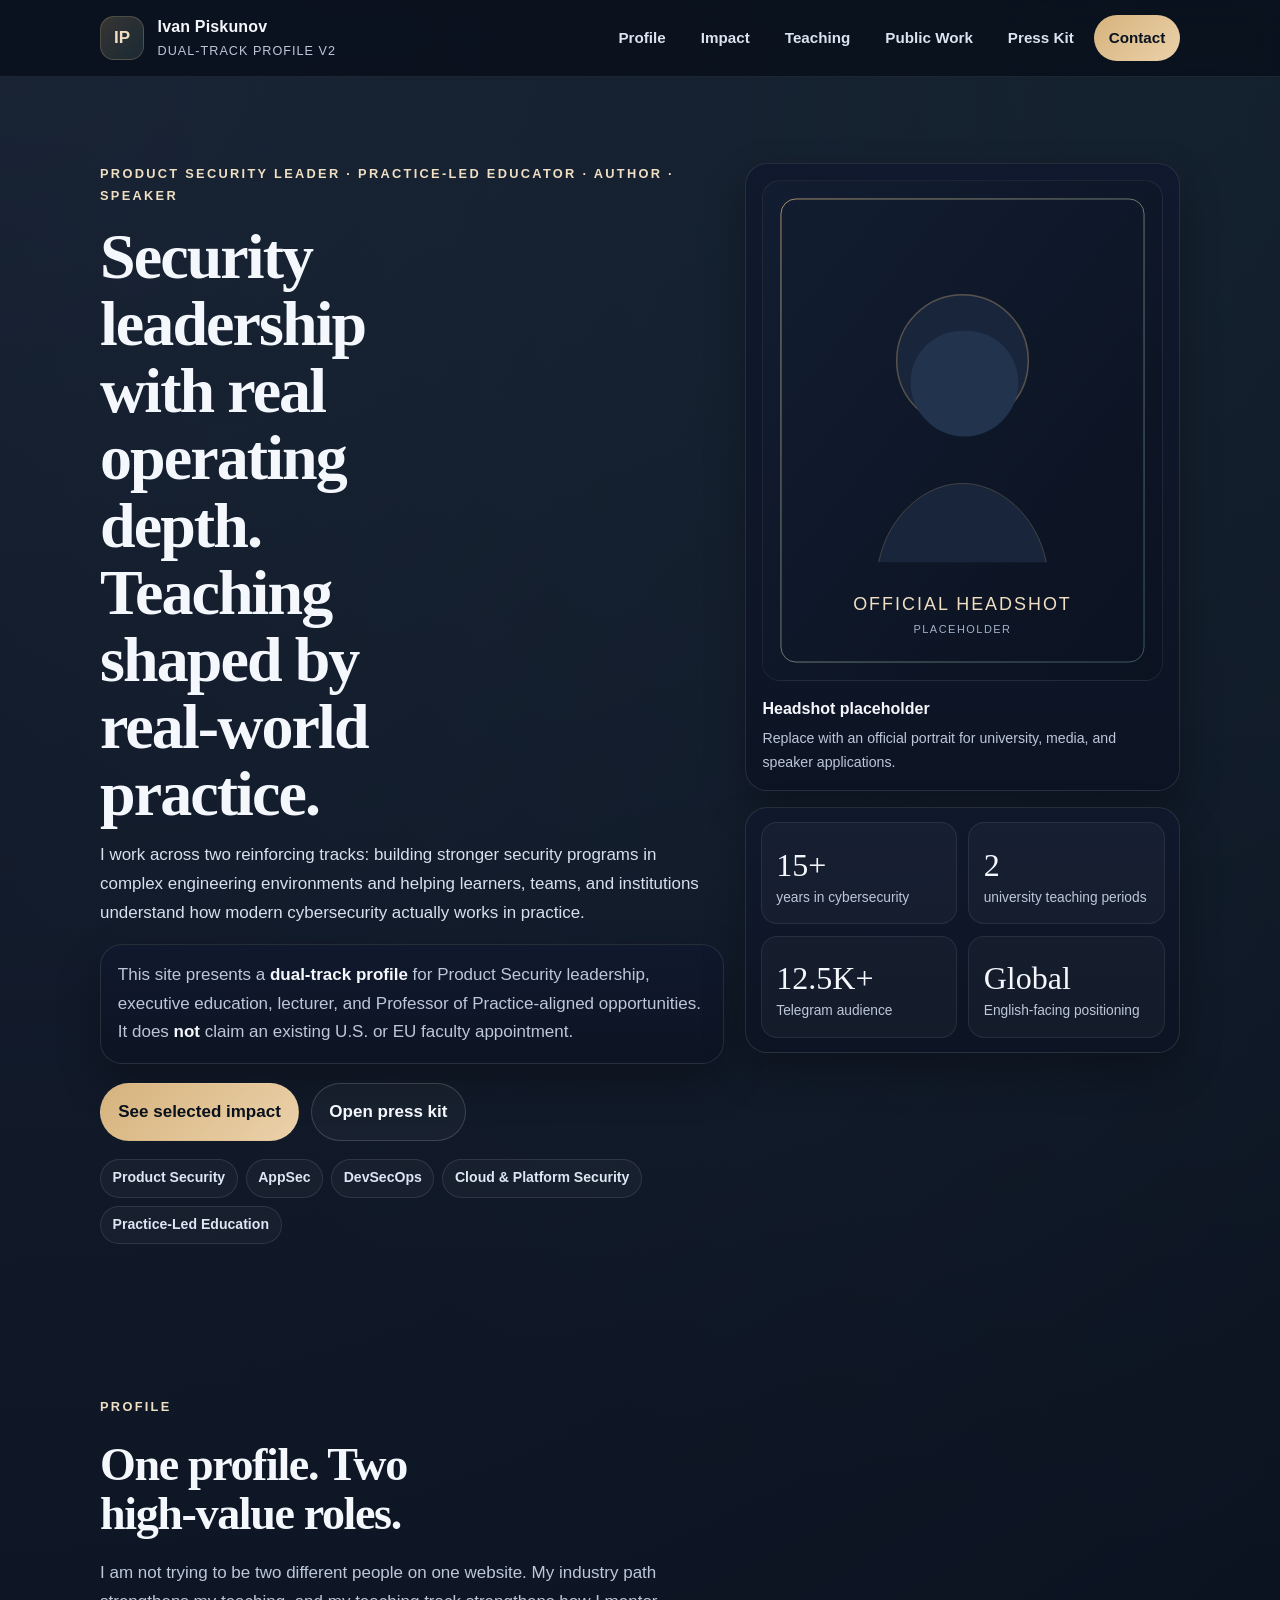
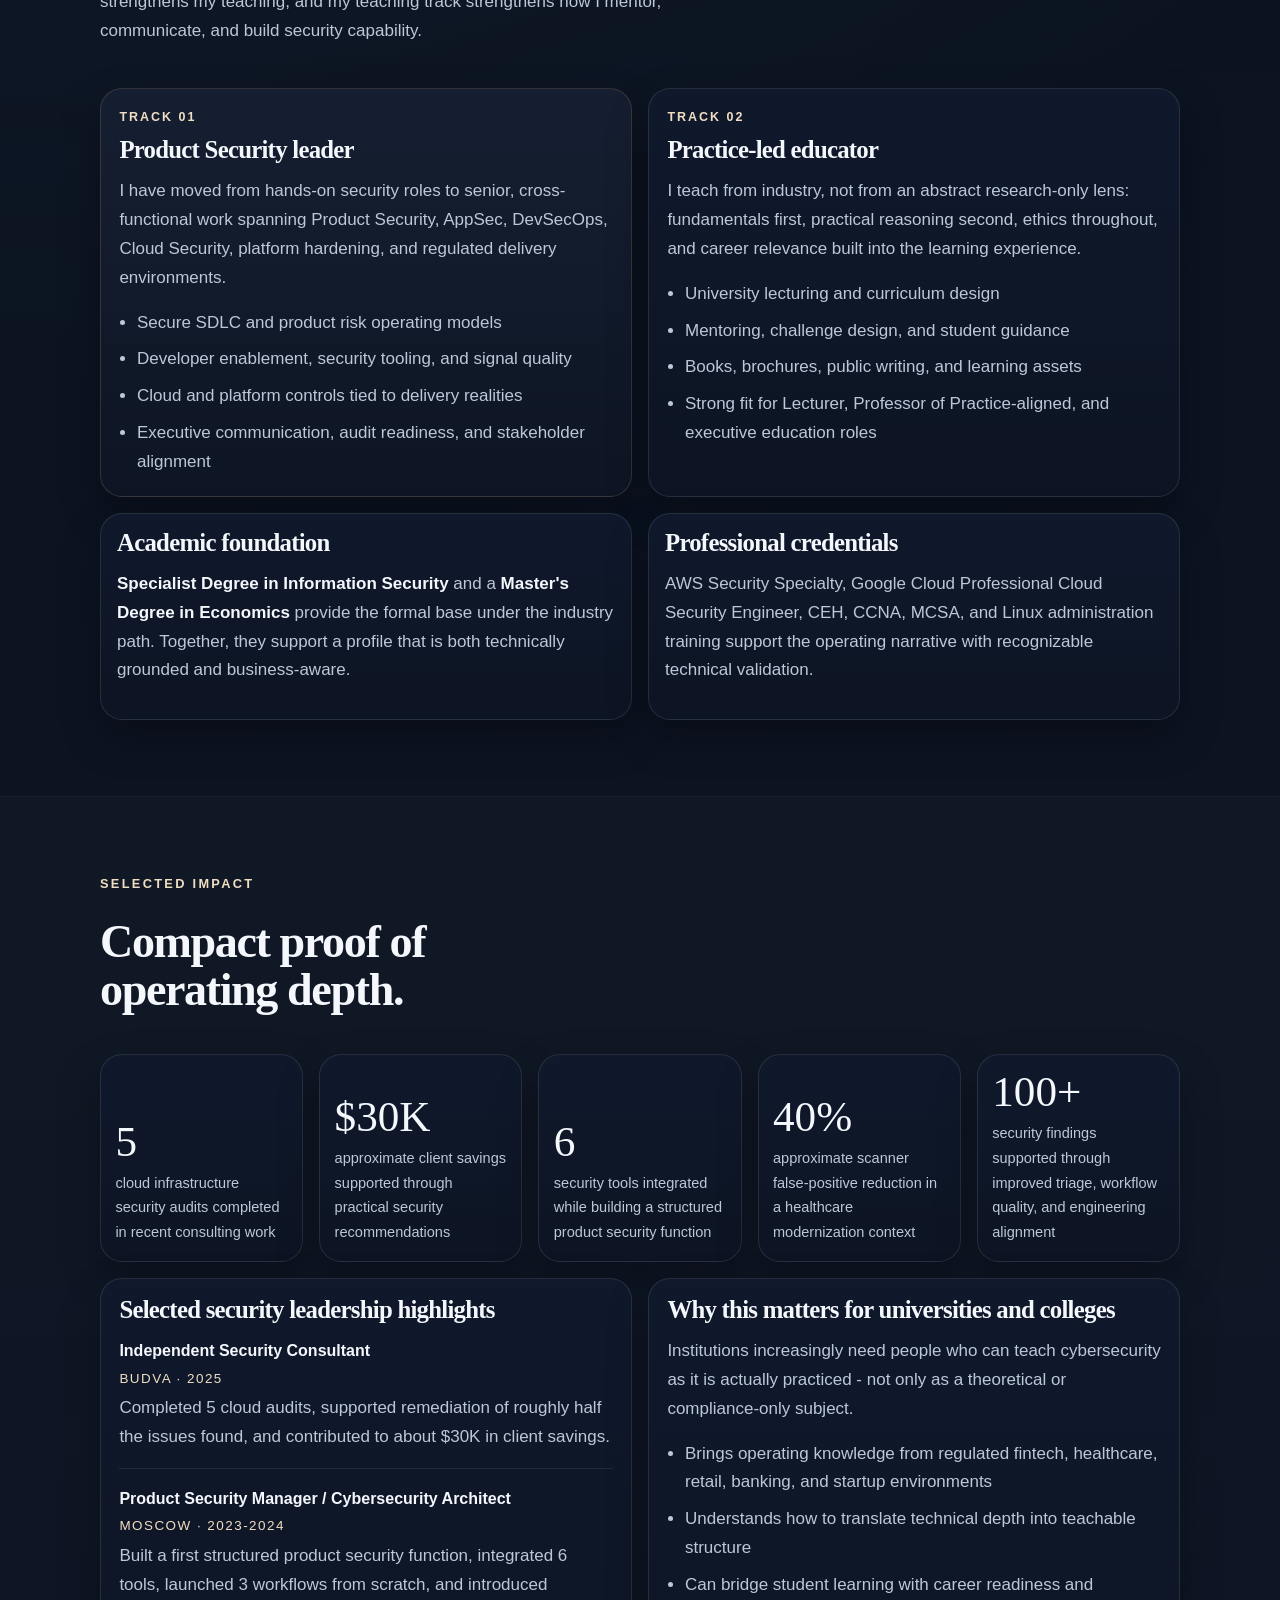
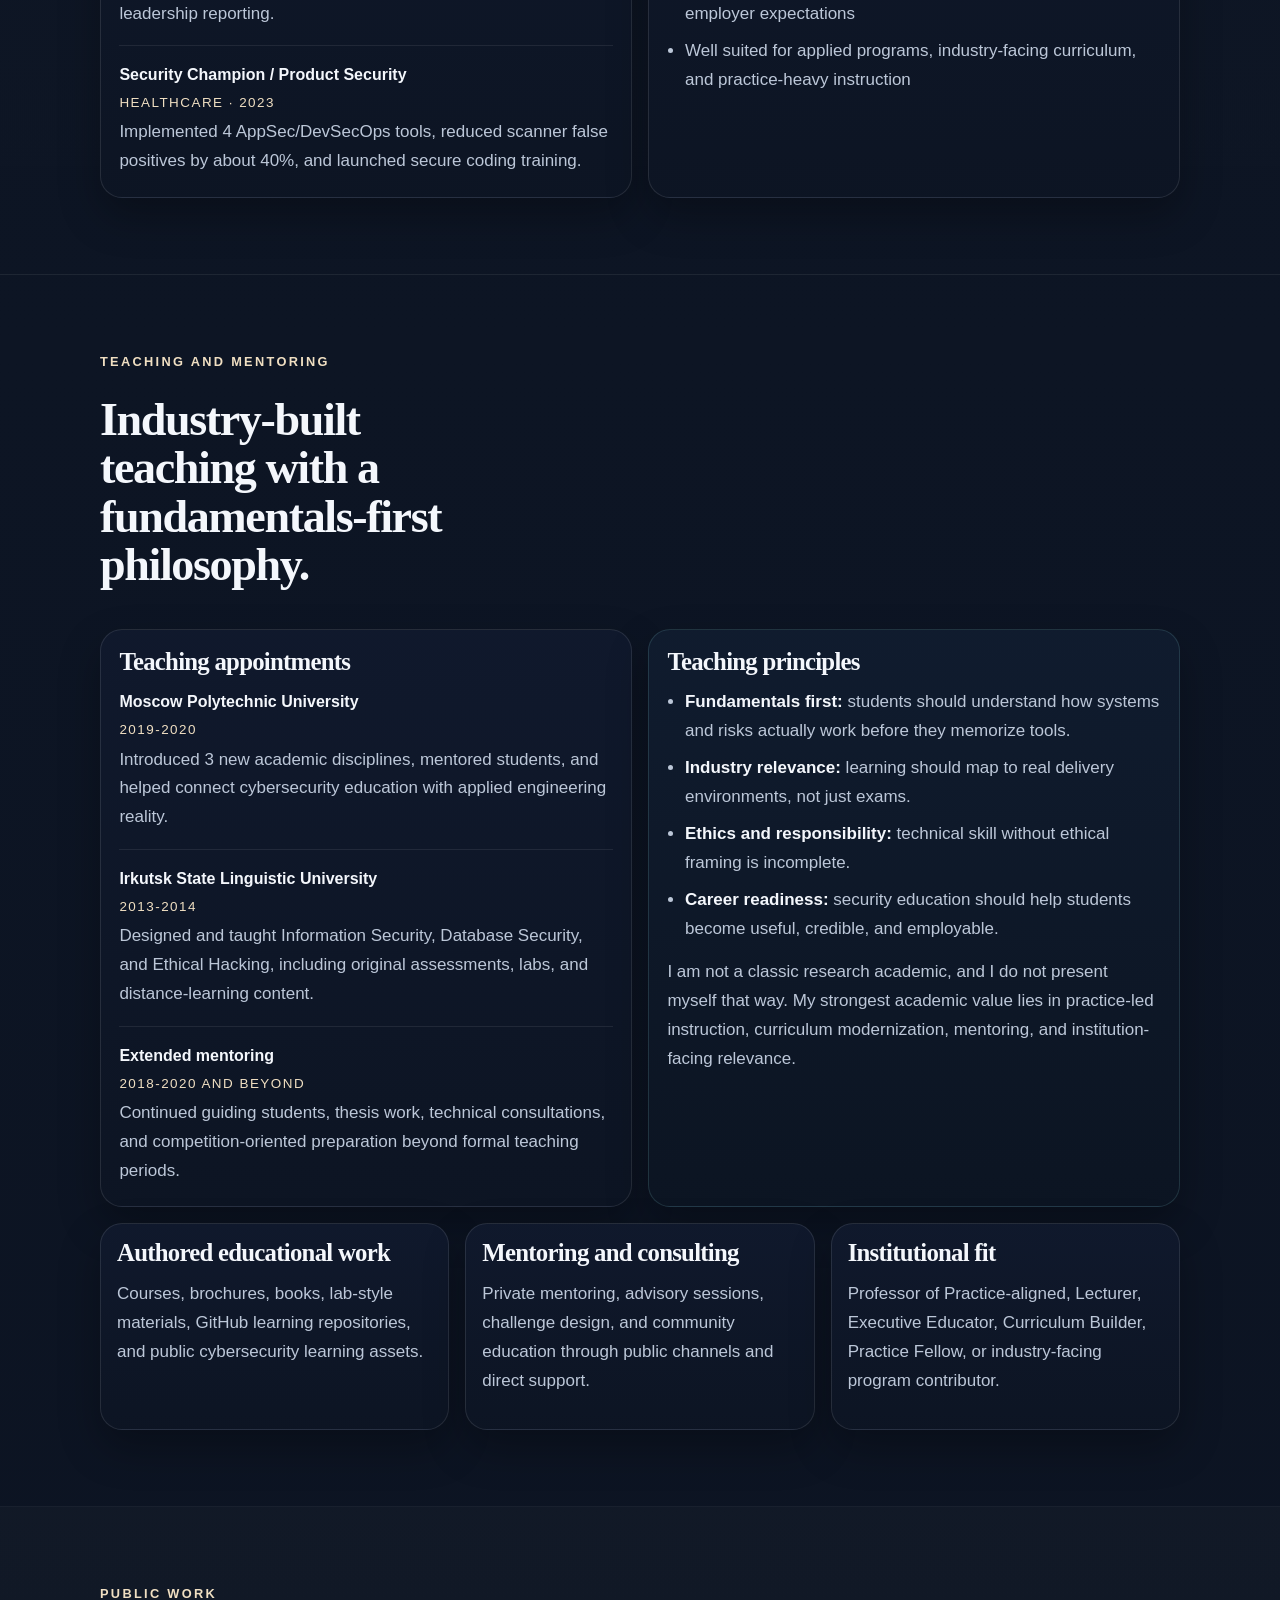
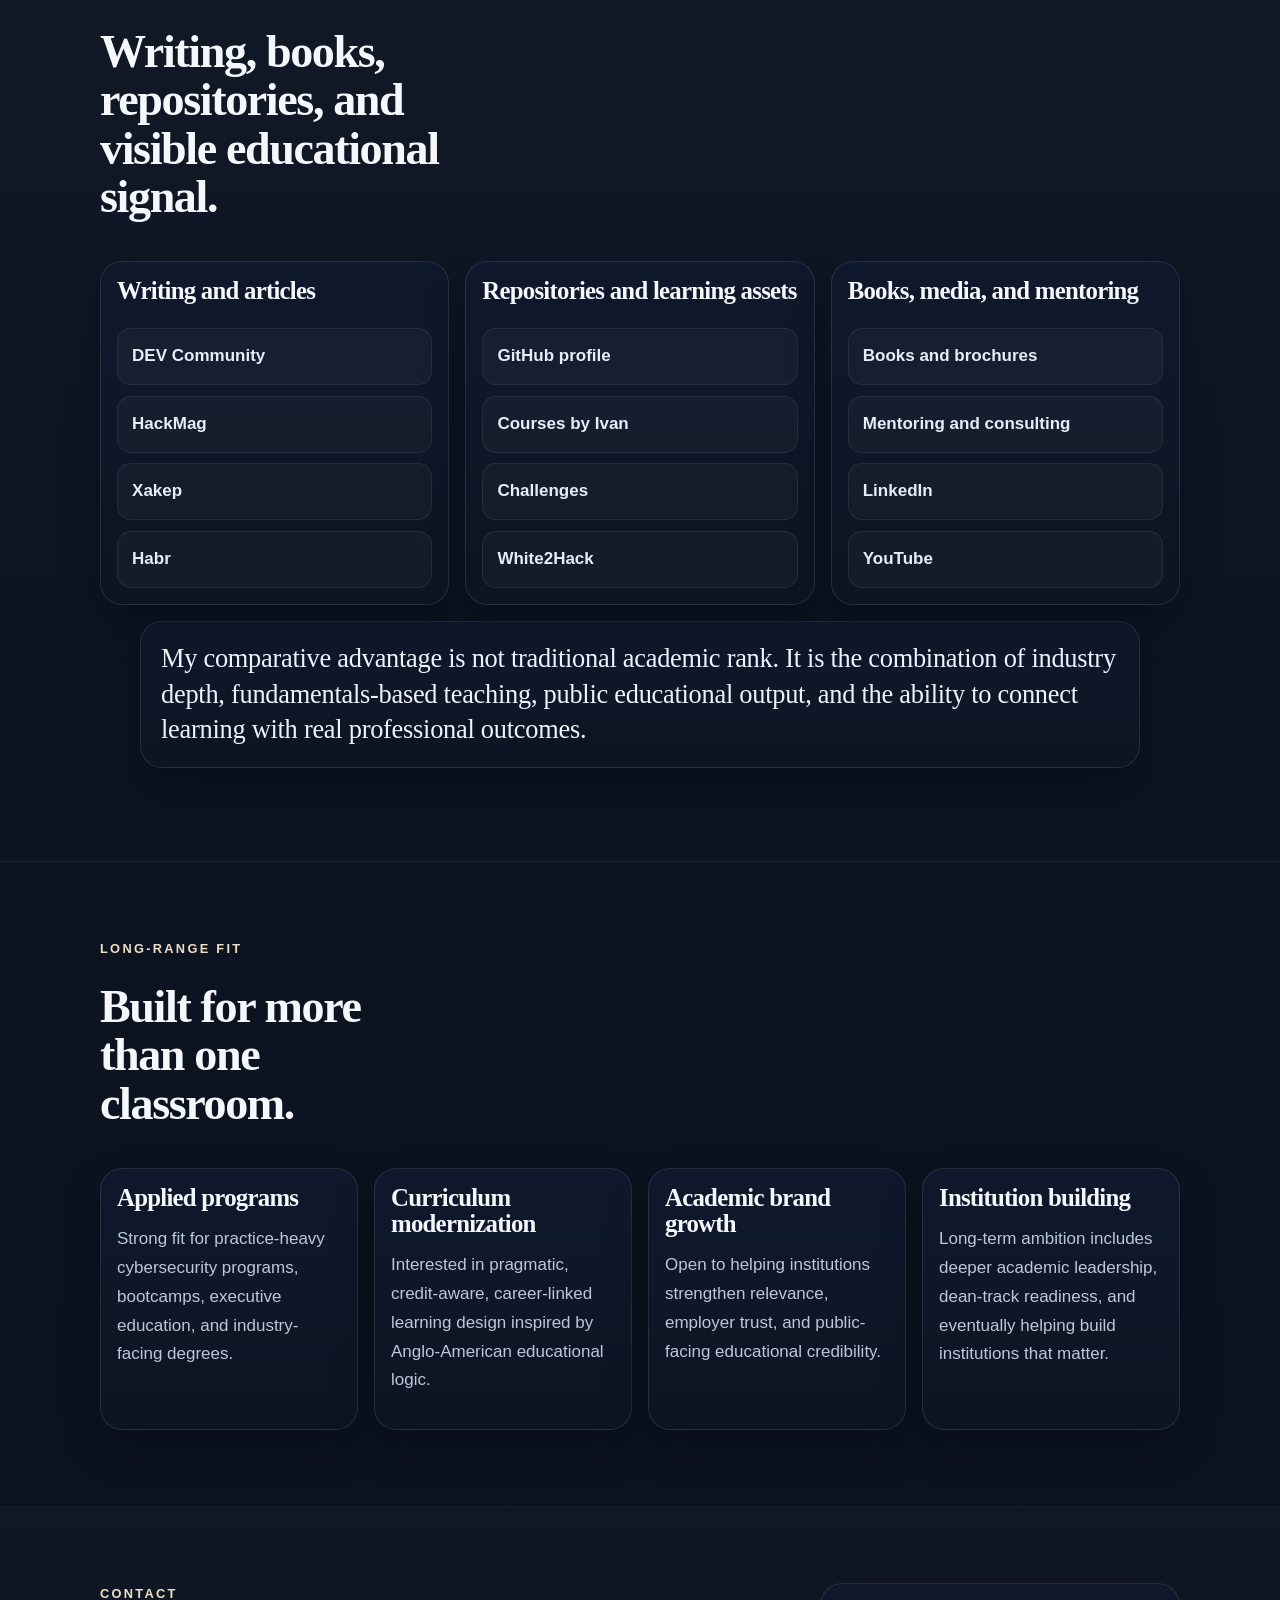
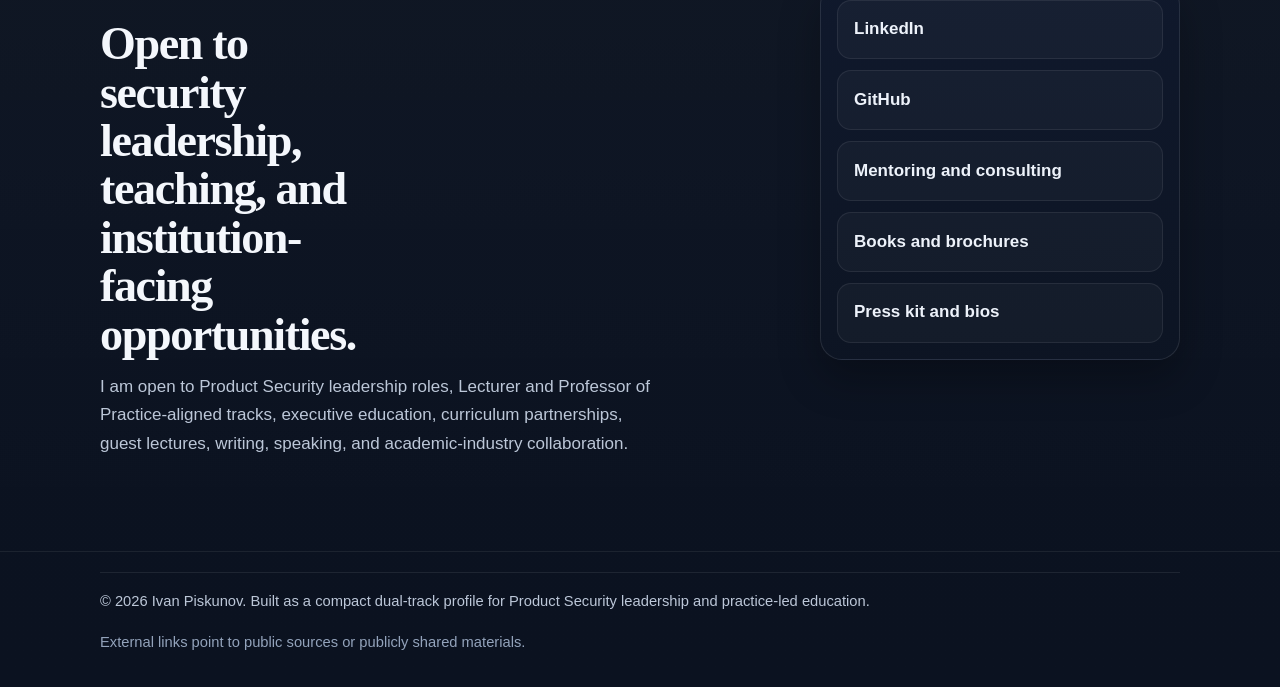
==== index.html @ 187bceb6 "Main" ====
<!DOCTYPE html>
<html lang="en">
<head>
  <meta charset="UTF-8" />
  <meta name="viewport" content="width=device-width, initial-scale=1.0" />
  <title>Ivan Piskunov | Product Security Leader & Practice-Led Educator</title>
  <meta name="description" content="Compact dual-track profile of Ivan Piskunov: Product Security leader, practice-led educator, author, speaker, and mentor." />
  <meta name="theme-color" content="#0d1422" />
  <link rel="stylesheet" href="styles.css" />
</head>
<body>
  <header class="site-header">
    <div class="shell nav-shell">
      <a class="brand" href="#top">
        <span class="brand-mark">IP</span>
        <span class="brand-copy">
          <strong>Ivan Piskunov</strong>
          <small>Dual-Track Profile v2</small>
        </span>
      </a>
      <button class="menu-toggle" aria-label="Toggle menu" aria-expanded="false">☰</button>
      <nav class="site-nav">
        <a href="#profile">Profile</a>
        <a href="#impact">Impact</a>
        <a href="#teaching">Teaching</a>
        <a href="#public">Public Work</a>
        <a href="press-kit.html">Press Kit</a>
        <a class="nav-cta" href="#contact">Contact</a>
      </nav>
    </div>
  </header>

  <main id="top">
    <section class="hero">
      <div class="shell hero-shell">
        <div class="hero-copy">
          <p class="eyebrow">Product Security leader · Practice-led educator · Author · Speaker</p>
          <h1>Security leadership with real operating depth. Teaching shaped by real-world practice.</h1>
          <p class="lead">
            I work across two reinforcing tracks: building stronger security programs in complex engineering environments and helping learners,
            teams, and institutions understand how modern cybersecurity actually works in practice.
          </p>
          <p class="hero-note">
            This site presents a <strong>dual-track profile</strong> for Product Security leadership, executive education, lecturer,
            and Professor of Practice-aligned opportunities. It does <strong>not</strong> claim an existing U.S. or EU faculty appointment.
          </p>
          <div class="hero-actions">
            <a class="button button-primary" href="#impact">See selected impact</a>
            <a class="button button-secondary" href="press-kit.html">Open press kit</a>
          </div>
          <div class="quick-tags">
            <span>Product Security</span>
            <span>AppSec</span>
            <span>DevSecOps</span>
            <span>Cloud & Platform Security</span>
            <span>Practice-Led Education</span>
          </div>
        </div>

        <aside class="hero-aside">
          <div class="portrait-card">
            <div class="portrait-frame">
              <img src="assets/headshot-placeholder.svg" alt="Official headshot placeholder for Ivan Piskunov" />
            </div>
            <div class="portrait-text">
              <strong>Headshot placeholder</strong>
              <small>Replace with an official portrait for university, media, and speaker applications.</small>
            </div>
          </div>

          <div class="signal-card">
            <div class="signal-item"><span>15+</span><small>years in cybersecurity</small></div>
            <div class="signal-item"><span>2</span><small>university teaching periods</small></div>
            <div class="signal-item"><span>12.5K+</span><small>Telegram audience</small></div>
            <div class="signal-item"><span>Global</span><small>English-facing positioning</small></div>
          </div>
        </aside>
      </div>
    </section>

    <section class="section" id="profile">
      <div class="shell">
        <div class="section-head compact-head">
          <p class="eyebrow">Profile</p>
          <h2>One profile. Two high-value roles.</h2>
          <p class="section-intro">I am not trying to be two different people on one website. My industry path strengthens my teaching, and my teaching track strengthens how I mentor, communicate, and build security capability.</p>
        </div>

        <div class="equal-grid two-up">
          <article class="panel panel-accent">
            <p class="panel-label">Track 01</p>
            <h3>Product Security leader</h3>
            <p>I have moved from hands-on security roles to senior, cross-functional work spanning Product Security, AppSec, DevSecOps, Cloud Security, platform hardening, and regulated delivery environments.</p>
            <ul>
              <li>Secure SDLC and product risk operating models</li>
              <li>Developer enablement, security tooling, and signal quality</li>
              <li>Cloud and platform controls tied to delivery realities</li>
              <li>Executive communication, audit readiness, and stakeholder alignment</li>
            </ul>
          </article>
          <article class="panel">
            <p class="panel-label">Track 02</p>
            <h3>Practice-led educator</h3>
            <p>I teach from industry, not from an abstract research-only lens: fundamentals first, practical reasoning second, ethics throughout, and career relevance built into the learning experience.</p>
            <ul>
              <li>University lecturing and curriculum design</li>
              <li>Mentoring, challenge design, and student guidance</li>
              <li>Books, brochures, public writing, and learning assets</li>
              <li>Strong fit for Lecturer, Professor of Practice-aligned, and executive education roles</li>
            </ul>
          </article>
        </div>

        <div class="equal-grid two-up top-gap">
          <article class="panel panel-compact">
            <h3>Academic foundation</h3>
            <p><strong>Specialist Degree in Information Security</strong> and a <strong>Master's Degree in Economics</strong> provide the formal base under the industry path. Together, they support a profile that is both technically grounded and business-aware.</p>
          </article>
          <article class="panel panel-compact">
            <h3>Professional credentials</h3>
            <p>AWS Security Specialty, Google Cloud Professional Cloud Security Engineer, CEH, CCNA, MCSA, and Linux administration training support the operating narrative with recognizable technical validation.</p>
          </article>
        </div>

      </div>
    </section>

    <section class="section section-contrast" id="impact">
      <div class="shell">
        <div class="section-head compact-head">
          <p class="eyebrow">Selected impact</p>
          <h2>Compact proof of operating depth.</h2>
        </div>

        <div class="equal-grid five-up metrics-grid">
          <article class="metric-card"><span>5</span><small>cloud infrastructure security audits completed in recent consulting work</small></article>
          <article class="metric-card"><span>$30K</span><small>approximate client savings supported through practical security recommendations</small></article>
          <article class="metric-card"><span>6</span><small>security tools integrated while building a structured product security function</small></article>
          <article class="metric-card"><span>40%</span><small>approximate scanner false-positive reduction in a healthcare modernization context</small></article>
          <article class="metric-card"><span>100+</span><small>security findings supported through improved triage, workflow quality, and engineering alignment</small></article>
        </div>

        <div class="equal-grid two-up top-gap">
          <article class="panel">
            <h3>Selected security leadership highlights</h3>
            <div class="mini-timeline">
              <div class="mini-item">
                <strong>Independent Security Consultant</strong>
                <span>Budva · 2025</span>
                <p>Completed 5 cloud audits, supported remediation of roughly half the issues found, and contributed to about $30K in client savings.</p>
              </div>
              <div class="mini-item">
                <strong>Product Security Manager / Cybersecurity Architect</strong>
                <span>Moscow · 2023-2024</span>
                <p>Built a first structured product security function, integrated 6 tools, launched 3 workflows from scratch, and introduced leadership reporting.</p>
              </div>
              <div class="mini-item">
                <strong>Security Champion / Product Security</strong>
                <span>Healthcare · 2023</span>
                <p>Implemented 4 AppSec/DevSecOps tools, reduced scanner false positives by about 40%, and launched secure coding training.</p>
              </div>
            </div>
          </article>

          <article class="panel panel-tight">
            <h3>Why this matters for universities and colleges</h3>
            <p>Institutions increasingly need people who can teach cybersecurity as it is actually practiced - not only as a theoretical or compliance-only subject.</p>
            <ul>
              <li>Brings operating knowledge from regulated fintech, healthcare, retail, banking, and startup environments</li>
              <li>Understands how to translate technical depth into teachable structure</li>
              <li>Can bridge student learning with career readiness and employer expectations</li>
              <li>Well suited for applied programs, industry-facing curriculum, and practice-heavy instruction</li>
            </ul>
          </article>
        </div>
      </div>
    </section>

    <section class="section" id="teaching">
      <div class="shell">
        <div class="section-head compact-head">
          <p class="eyebrow">Teaching and mentoring</p>
          <h2>Industry-built teaching with a fundamentals-first philosophy.</h2>
        </div>

        <div class="equal-grid two-up">
          <article class="panel">
            <h3>Teaching appointments</h3>
            <div class="mini-timeline">
              <div class="mini-item">
                <strong>Moscow Polytechnic University</strong>
                <span>2019-2020</span>
                <p>Introduced 3 new academic disciplines, mentored students, and helped connect cybersecurity education with applied engineering reality.</p>
              </div>
              <div class="mini-item">
                <strong>Irkutsk State Linguistic University</strong>
                <span>2013-2014</span>
                <p>Designed and taught Information Security, Database Security, and Ethical Hacking, including original assessments, labs, and distance-learning content.</p>
              </div>
              <div class="mini-item">
                <strong>Extended mentoring</strong>
                <span>2018-2020 and beyond</span>
                <p>Continued guiding students, thesis work, technical consultations, and competition-oriented preparation beyond formal teaching periods.</p>
              </div>
            </div>
          </article>

          <article class="panel panel-accent-soft">
            <h3>Teaching principles</h3>
            <ul>
              <li><strong>Fundamentals first:</strong> students should understand how systems and risks actually work before they memorize tools.</li>
              <li><strong>Industry relevance:</strong> learning should map to real delivery environments, not just exams.</li>
              <li><strong>Ethics and responsibility:</strong> technical skill without ethical framing is incomplete.</li>
              <li><strong>Career readiness:</strong> security education should help students become useful, credible, and employable.</li>
            </ul>
            <p class="top-gap-small">I am not a classic research academic, and I do not present myself that way. My strongest academic value lies in practice-led instruction, curriculum modernization, mentoring, and institution-facing relevance.</p>
          </article>
        </div>

        <div class="equal-grid three-up top-gap">
          <article class="panel panel-compact">
            <h3>Authored educational work</h3>
            <p>Courses, brochures, books, lab-style materials, GitHub learning repositories, and public cybersecurity learning assets.</p>
          </article>
          <article class="panel panel-compact">
            <h3>Mentoring and consulting</h3>
            <p>Private mentoring, advisory sessions, challenge design, and community education through public channels and direct support.</p>
          </article>
          <article class="panel panel-compact">
            <h3>Institutional fit</h3>
            <p>Professor of Practice-aligned, Lecturer, Executive Educator, Curriculum Builder, Practice Fellow, or industry-facing program contributor.</p>
          </article>
        </div>
      </div>
    </section>

    <section class="section section-contrast" id="public">
      <div class="shell">
        <div class="section-head compact-head">
          <p class="eyebrow">Public work</p>
          <h2>Writing, books, repositories, and visible educational signal.</h2>
        </div>

        <div class="equal-grid three-up">
          <article class="link-panel">
            <h3>Writing and articles</h3>
            <a href="https://dev.to/d3one" target="_blank" rel="noreferrer">DEV Community</a>
            <a href="https://hackmag.com/author/g14vano" target="_blank" rel="noreferrer">HackMag</a>
            <a href="https://xakep.ru/author/g14vano/" target="_blank" rel="noreferrer">Xakep</a>
            <a href="https://habr.com/ru/users/D3One/" target="_blank" rel="noreferrer">Habr</a>
          </article>
          <article class="link-panel">
            <h3>Repositories and learning assets</h3>
            <a href="https://github.com/D3One" target="_blank" rel="noreferrer">GitHub profile</a>
            <a href="https://github.com/D3One/Courses-by-Ivan" target="_blank" rel="noreferrer">Courses by Ivan</a>
            <a href="https://github.com/D3One/Challenges" target="_blank" rel="noreferrer">Challenges</a>
            <a href="https://github.com/D3One/White2Hack" target="_blank" rel="noreferrer">White2Hack</a>
          </article>
          <article class="link-panel">
            <h3>Books, media, and mentoring</h3>
            <a href="https://ivan14piskunov.gumroad.com/" target="_blank" rel="noreferrer">Books and brochures</a>
            <a href="https://linktr.ee/w2hack" target="_blank" rel="noreferrer">Mentoring and consulting</a>
            <a href="https://www.linkedin.com/in/ivan-piskunov/" target="_blank" rel="noreferrer">LinkedIn</a>
            <a href="https://www.youtube.com/@ivanpiskunovcybersecuritye5087" target="_blank" rel="noreferrer">YouTube</a>
          </article>
        </div>

        <blockquote class="statement-card top-gap">
          <p>My comparative advantage is not traditional academic rank. It is the combination of industry depth, fundamentals-based teaching, public educational output, and the ability to connect learning with real professional outcomes.</p>
        </blockquote>
      </div>
    </section>

    <section class="section" id="future-fit">
      <div class="shell">
        <div class="section-head compact-head">
          <p class="eyebrow">Long-range fit</p>
          <h2>Built for more than one classroom.</h2>
        </div>
        <div class="equal-grid four-up">
          <article class="panel panel-compact"><h3>Applied programs</h3><p>Strong fit for practice-heavy cybersecurity programs, bootcamps, executive education, and industry-facing degrees.</p></article>
          <article class="panel panel-compact"><h3>Curriculum modernization</h3><p>Interested in pragmatic, credit-aware, career-linked learning design inspired by Anglo-American educational logic.</p></article>
          <article class="panel panel-compact"><h3>Academic brand growth</h3><p>Open to helping institutions strengthen relevance, employer trust, and public-facing educational credibility.</p></article>
          <article class="panel panel-compact"><h3>Institution building</h3><p>Long-term ambition includes deeper academic leadership, dean-track readiness, and eventually helping build institutions that matter.</p></article>
        </div>
      </div>
    </section>

    <section class="section section-contrast" id="contact">
      <div class="shell contact-shell">
        <div>
          <p class="eyebrow">Contact</p>
          <h2>Open to security leadership, teaching, and institution-facing opportunities.</h2>
          <p class="section-intro">I am open to Product Security leadership roles, Lecturer and Professor of Practice-aligned tracks, executive education, curriculum partnerships, guest lectures, writing, speaking, and academic-industry collaboration.</p>
        </div>
        <div class="contact-card">
          <a href="https://www.linkedin.com/in/ivan-piskunov/" target="_blank" rel="noreferrer">LinkedIn</a>
          <a href="https://github.com/D3One" target="_blank" rel="noreferrer">GitHub</a>
          <a href="https://linktr.ee/w2hack" target="_blank" rel="noreferrer">Mentoring and consulting</a>
          <a href="https://ivan14piskunov.gumroad.com/" target="_blank" rel="noreferrer">Books and brochures</a>
          <a href="press-kit.html">Press kit and bios</a>
        </div>
      </div>
    </section>
  </main>

  <footer class="site-footer">
    <div class="shell footer-shell">
      <p>© <span id="year"></span> Ivan Piskunov. Built as a compact dual-track profile for Product Security leadership and practice-led education.</p>
      <p class="footer-note">External links point to public sources or publicly shared materials.</p>
    </div>
  </footer>

  <script src="script.js"></script>
</body>
</html>
---- styles.css ----
:root {
  --bg: #0b1220;
  --bg-2: #10192d;
  --bg-3: #0e1728;
  --panel: rgba(15, 23, 38, 0.96);
  --panel-2: rgba(19, 30, 49, 0.96);
  --text: #f4f7fc;
  --muted: #bcc7d8;
  --line: rgba(255, 255, 255, 0.10);
  --line-2: rgba(255, 255, 255, 0.16);
  --gold: #d6b37d;
  --gold-2: #f0dfc2;
  --cyan: #8bd5d2;
  --shadow: 0 18px 42px rgba(0, 0, 0, 0.28);
  --radius: 22px;
  --radius-sm: 16px;
  --shell: 1080px;
  --font-body: Inter, -apple-system, BlinkMacSystemFont, "Segoe UI", Roboto, Helvetica, Arial, sans-serif;
  --font-head: "Iowan Old Style", "Palatino Linotype", Palatino, Georgia, serif;
}
* { box-sizing: border-box; }
html { scroll-behavior: smooth; }
body {
  margin: 0;
  background:
    radial-gradient(circle at top left, rgba(99, 126, 173, 0.15), transparent 28%),
    radial-gradient(circle at top right, rgba(79, 154, 149, 0.08), transparent 22%),
    linear-gradient(180deg, #0a111d 0%, #0d1524 50%, #0b1220 100%);
  color: var(--text);
  font-family: var(--font-body);
  font-size: 17px;
  line-height: 1.7;
  -webkit-font-smoothing: antialiased;
  text-rendering: optimizeLegibility;
}
a { color: inherit; text-decoration: none; }
img { max-width: 100%; display: block; }
p { margin: 0 0 1rem; color: var(--muted); }
ul { margin: 0; padding-left: 1.1rem; color: var(--muted); }
li + li { margin-top: .5rem; }
strong { color: var(--text); }
small { color: var(--muted); }
h1, h2, h3 {
  margin: 0 0 .85rem;
  color: var(--text);
  font-family: var(--font-head);
  line-height: 1.05;
  letter-spacing: -0.03em;
}
h1 { font-size: clamp(2.65rem, 5vw, 4.85rem); max-width: 11.5ch; }
h2 { font-size: clamp(2rem, 3.6vw, 3rem); max-width: 13ch; }
h3 { font-size: clamp(1.22rem, 2vw, 1.55rem); }
.shell { width: min(var(--shell), calc(100% - 2rem)); margin: 0 auto; }
.narrow-shell { width: min(860px, calc(100% - 2rem)); margin: 0 auto; }
.section, .hero { padding: 4.75rem 0; }
.hero { padding-top: 5.4rem; }
.site-header {
  position: sticky; top: 0; z-index: 50;
  background: rgba(9, 15, 27, 0.82);
  backdrop-filter: blur(12px);
  border-bottom: 1px solid rgba(255, 255, 255, 0.08);
}
.nav-shell { min-height: 76px; display: flex; align-items: center; justify-content: space-between; gap: 1rem; }
.brand { display: inline-flex; align-items: center; gap: .85rem; }
.brand-mark {
  width: 44px; height: 44px; border-radius: 14px; display: grid; place-items: center;
  background: linear-gradient(135deg, rgba(214,179,125,.22), rgba(139,213,210,.12));
  border: 1px solid rgba(214,179,125,.24); color: var(--gold-2); font-weight: 800;
}
.brand-copy { display: grid; gap: .06rem; }
.brand-copy strong { font-size: 1rem; letter-spacing: .01em; }
.brand-copy small { font-size: .79rem; text-transform: uppercase; letter-spacing: .08em; }
.site-nav { display: flex; flex-wrap: wrap; gap: .35rem; align-items: center; }
.site-nav a {
  padding: .62rem .92rem; border-radius: 999px; color: #dbe3f1; font-weight: 650; font-size: .95rem;
  transition: .18s ease;
}
.site-nav a:hover { background: rgba(255,255,255,.06); color: var(--text); }
.site-nav .nav-cta {
  color: #0a1320; background: linear-gradient(135deg, var(--gold), #ebd1aa);
}
.site-nav .nav-cta:hover { background: linear-gradient(135deg, #debf8a, #f0dfc3); color: #0a1320; }
.menu-toggle {
  display: none; border: 0; background: rgba(255,255,255,.06); color: var(--text);
  width: 42px; height: 42px; border-radius: 12px; font-size: 1.1rem; cursor: pointer;
}
.hero-shell { display: grid; grid-template-columns: 1.12fr .78fr; gap: 1.35rem; align-items: start; }
.hero-copy, .hero-aside { min-width: 0; }
.eyebrow {
  margin: 0 0 1rem; color: var(--gold-2); font-size: .8rem; text-transform: uppercase; letter-spacing: .18em; font-weight: 800;
}
.lead { max-width: 65ch; font-size: 1.06rem; color: #d7e0ed; }
.hero-note, .panel, .portrait-card, .signal-card, .metric-card, .link-panel, .statement-card, .contact-card {
  background: linear-gradient(180deg, rgba(16,25,45,.98), rgba(13,21,36,.98));
  border: 1px solid var(--line); border-radius: var(--radius); box-shadow: var(--shadow);
}
.hero-note { padding: 1rem 1.05rem; margin: 1rem 0 0; }
.hero-actions { display: flex; gap: .75rem; flex-wrap: wrap; margin-top: 1.2rem; }
.button {
  display: inline-flex; align-items: center; justify-content: center; min-height: 48px; padding: .82rem 1.08rem;
  border-radius: 999px; border: 1px solid transparent; font-weight: 700; transition: .18s ease;
}
.button-primary { background: linear-gradient(135deg, var(--gold), #ebd1aa); color: #09111c; }
.button-primary:hover { transform: translateY(-1px); }
.button-secondary { background: rgba(255,255,255,.03); border-color: var(--line-2); color: var(--text); }
.button-secondary:hover { background: rgba(255,255,255,.06); }
.quick-tags { display: flex; gap: .5rem; flex-wrap: wrap; margin-top: 1.15rem; }
.quick-tags span {
  display: inline-flex; align-items: center; min-height: 34px; padding: .4rem .72rem; border-radius: 999px;
  border: 1px solid rgba(255,255,255,.10); background: rgba(255,255,255,.03); color: #dde6f3; font-size: .88rem; font-weight: 650;
}
.hero-aside { display: grid; gap: 1rem; }
.portrait-card { padding: 1rem; }
.portrait-frame {
  border-radius: 18px; overflow: hidden; border: 1px solid rgba(255,255,255,.08); background: linear-gradient(180deg, #10192a, #0a1220);
  aspect-ratio: 4 / 5; display: grid; place-items: center;
}
.portrait-frame img { width: 100%; height: 100%; object-fit: cover; }
.portrait-text { display: grid; gap: .25rem; padding-top: .85rem; }
.portrait-text strong { font-size: 1rem; }
.signal-card { display: grid; grid-template-columns: repeat(2, 1fr); gap: .7rem; padding: .9rem; }
.signal-item {
  min-height: 102px; border-radius: 16px; border: 1px solid rgba(255,255,255,.08);
  background: rgba(255,255,255,.03); padding: .9rem; display: grid; align-content: end; gap: .3rem;
}
.signal-item span {
  font-family: var(--font-head); font-size: 2rem; line-height: 1; color: var(--text);
}
.signal-item small { font-size: .86rem; }
.section-head { display: grid; gap: .45rem; margin-bottom: 1.65rem; }
.compact-head h2 { max-width: 15ch; }
.section-intro { max-width: 60ch; }
.equal-grid { display: grid; gap: 1rem; align-items: stretch; }
.two-up { grid-template-columns: repeat(2, minmax(0, 1fr)); }
.three-up { grid-template-columns: repeat(3, minmax(0, 1fr)); }
.four-up { grid-template-columns: repeat(4, minmax(0, 1fr)); }
.five-up { grid-template-columns: repeat(5, minmax(0, 1fr)); }
.top-gap { margin-top: 1rem; }
.top-gap-small { margin-top: .9rem; }
.section-contrast {
  background: linear-gradient(180deg, rgba(255,255,255,.02), rgba(255,255,255,.00));
  border-top: 1px solid rgba(255,255,255,.05);
  border-bottom: 1px solid rgba(255,255,255,.05);
}
.panel { padding: 1.15rem 1.15rem 1.2rem; }
.panel-tight { padding-right: 1.05rem; }
.panel-compact { padding: 1rem 1rem 1.08rem; }
.panel-accent {
  background: linear-gradient(180deg, rgba(22,31,50,.98), rgba(14,22,37,.98));
  border-color: rgba(214,179,125,.18);
}
.panel-accent-soft {
  background: linear-gradient(180deg, rgba(16,28,47,.98), rgba(12,21,35,.98));
  border-color: rgba(139,213,210,.16);
}
.panel-label {
  margin: 0 0 .55rem; color: var(--gold-2); font-size: .78rem; letter-spacing: .16em; text-transform: uppercase; font-weight: 800;
}
.metrics-grid .metric-card { padding: 1rem .9rem; min-height: 190px; display: grid; align-content: end; }
.metric-card span {
  font-family: var(--font-head); font-size: clamp(2.05rem, 4vw, 2.7rem); line-height: .95; color: var(--text); display: block; margin-bottom: .55rem;
}
.metric-card small { font-size: .91rem; color: var(--muted); }
.mini-timeline { display: grid; gap: .95rem; }
.mini-item { display: grid; gap: .22rem; padding-bottom: .1rem; }
.mini-item + .mini-item { border-top: 1px solid rgba(255,255,255,.08); padding-top: .95rem; }
.mini-item strong { font-size: 1rem; }
.mini-item span { color: var(--gold-2); font-size: .84rem; text-transform: uppercase; letter-spacing: .11em; }
.mini-item p { margin-bottom: 0; }
.link-panel { padding: 1rem; display: grid; gap: .65rem; }
.link-panel a {
  display: block; padding: .82rem .88rem; border-radius: 14px; background: rgba(255,255,255,.03); border: 1px solid rgba(255,255,255,.07);
  color: #e5edf8; font-weight: 650;
}
.link-panel a:hover { background: rgba(255,255,255,.06); }
.statement-card { padding: 1.2rem 1.25rem; }
.statement-card p {
  margin: 0; color: #edf3fc; font-family: var(--font-head); font-size: clamp(1.22rem, 2.6vw, 1.65rem); line-height: 1.35; letter-spacing: -0.01em;
}
.contact-shell { display: grid; grid-template-columns: 1fr 360px; gap: 1rem; align-items: start; }
.contact-card { padding: 1rem; display: grid; gap: .7rem; }
.contact-card a {
  display: block; padding: .9rem 1rem; border-radius: 14px; border: 1px solid rgba(255,255,255,.08); background: rgba(255,255,255,.03);
  font-weight: 700; color: #edf2fa;
}
.contact-card a:hover { background: rgba(255,255,255,.06); }
.site-footer { padding: 1.25rem 0 2rem; }
.footer-shell { display: flex; justify-content: space-between; gap: 1rem; flex-wrap: wrap; border-top: 1px solid rgba(255,255,255,.08); padding-top: 1rem; }
.footer-shell p { margin: 0; font-size: .92rem; }
.footer-note { color: #93a3bb; }
.hero-subpage { padding-top: 5rem; }
@media (max-width: 1080px) {
  .five-up { grid-template-columns: repeat(3, minmax(0, 1fr)); }
}
@media (max-width: 920px) {
  .hero-shell, .contact-shell, .two-up, .three-up, .four-up { grid-template-columns: 1fr; }
  .five-up { grid-template-columns: repeat(2, minmax(0, 1fr)); }
  .site-nav {
    position: absolute; right: 1rem; top: 76px; width: min(320px, calc(100% - 2rem));
    display: none; padding: .8rem; border-radius: 18px; background: rgba(10,16,28,.98); border: 1px solid rgba(255,255,255,.08);
    box-shadow: var(--shadow);
  }
  .site-nav.open { display: grid; }
  .menu-toggle { display: inline-grid; place-items: center; }
  .always-on { position: static; display: flex; width: auto; padding: 0; border: 0; background: transparent; box-shadow: none; }
}
@media (max-width: 720px) {
  body { font-size: 16px; }
  .hero, .section { padding: 4rem 0; }
  .shell, .narrow-shell { width: min(var(--shell), calc(100% - 1.15rem)); }
  h1 { max-width: 12ch; }
  .five-up { grid-template-columns: 1fr; }
  .signal-card { grid-template-columns: 1fr 1fr; }
}
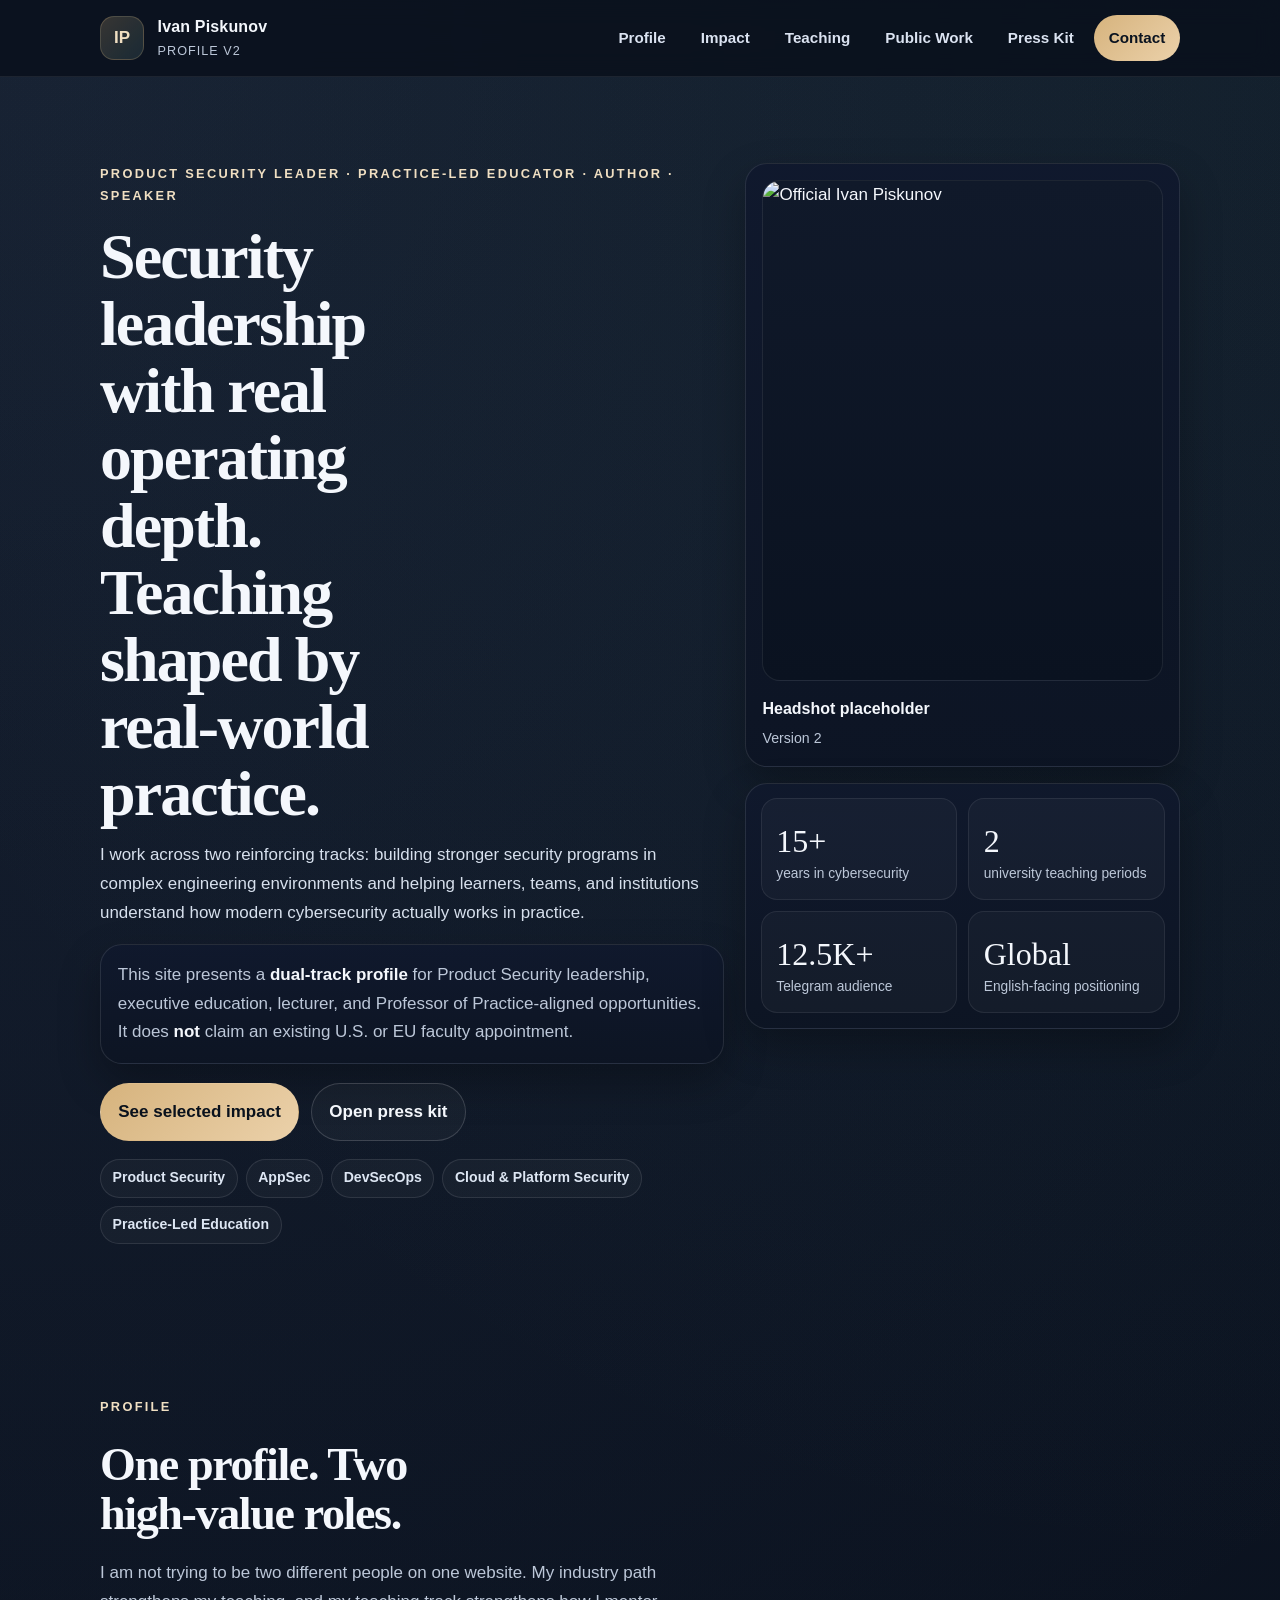
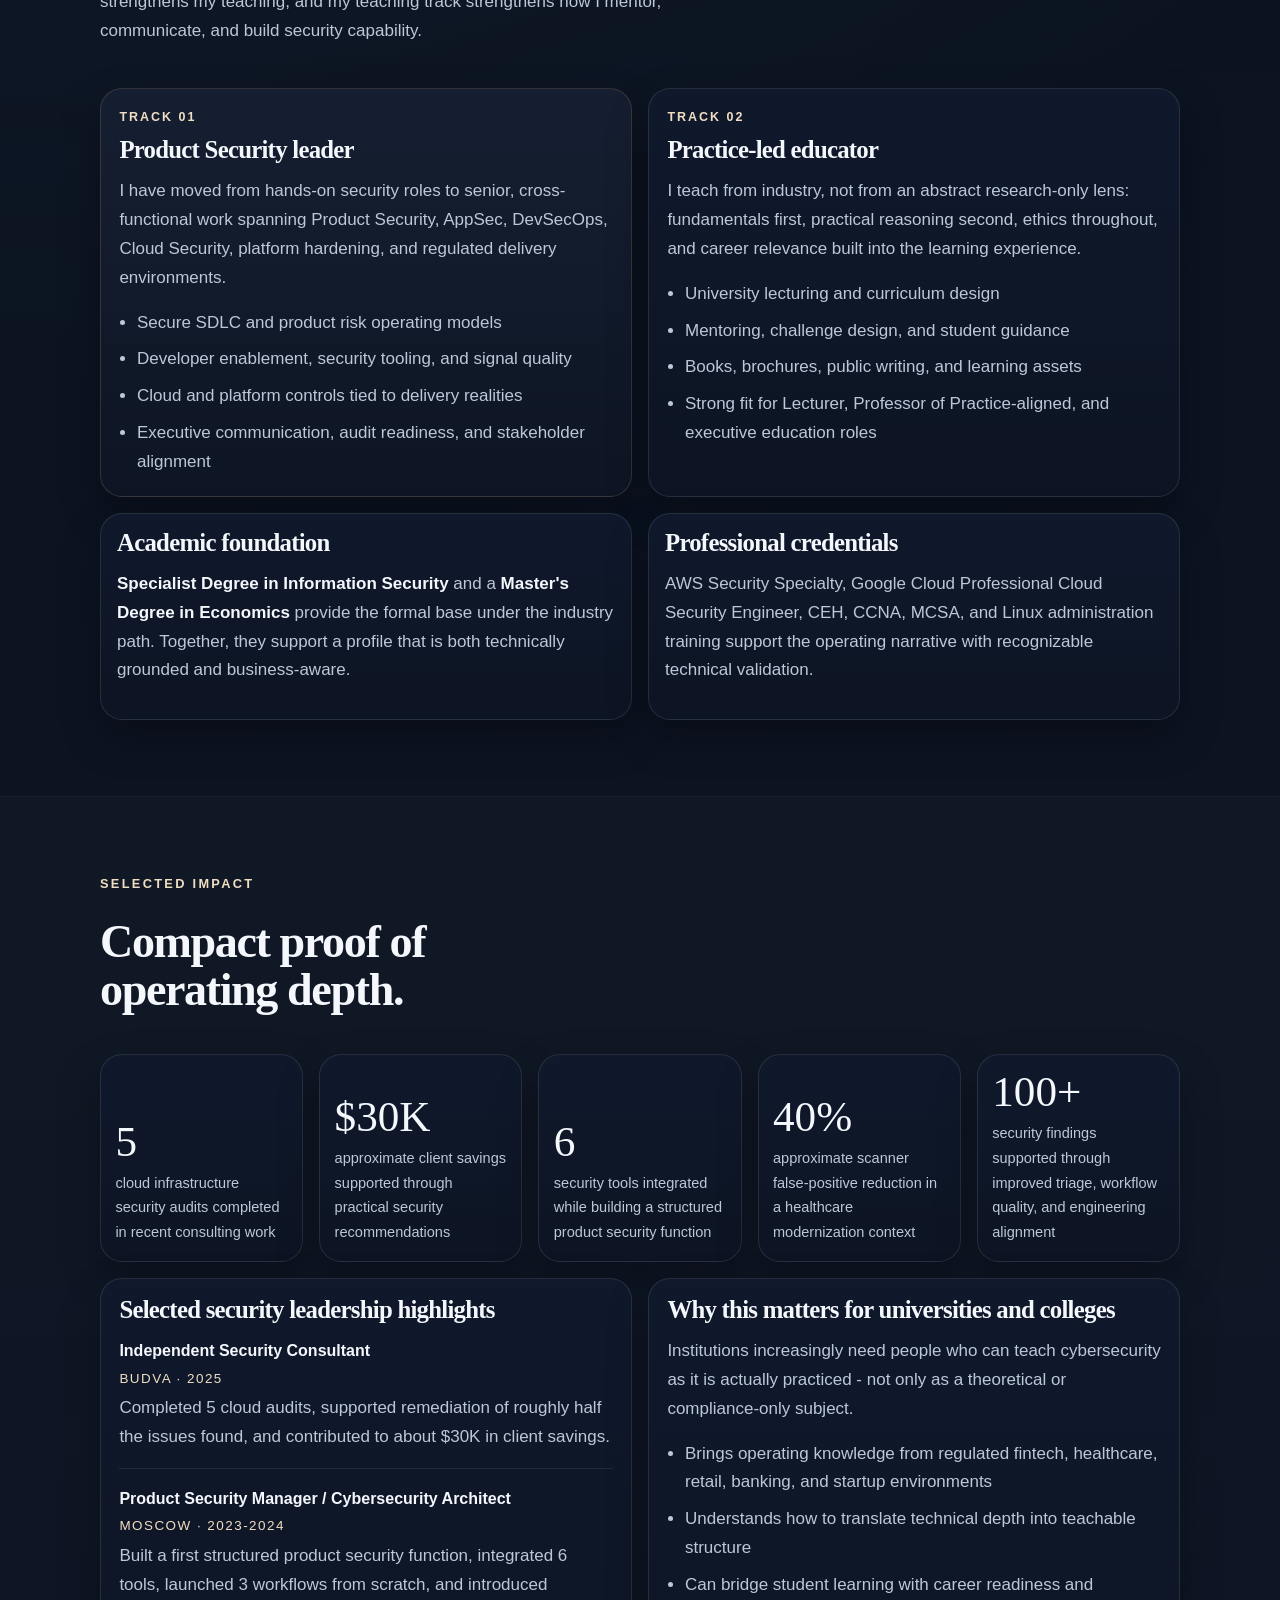
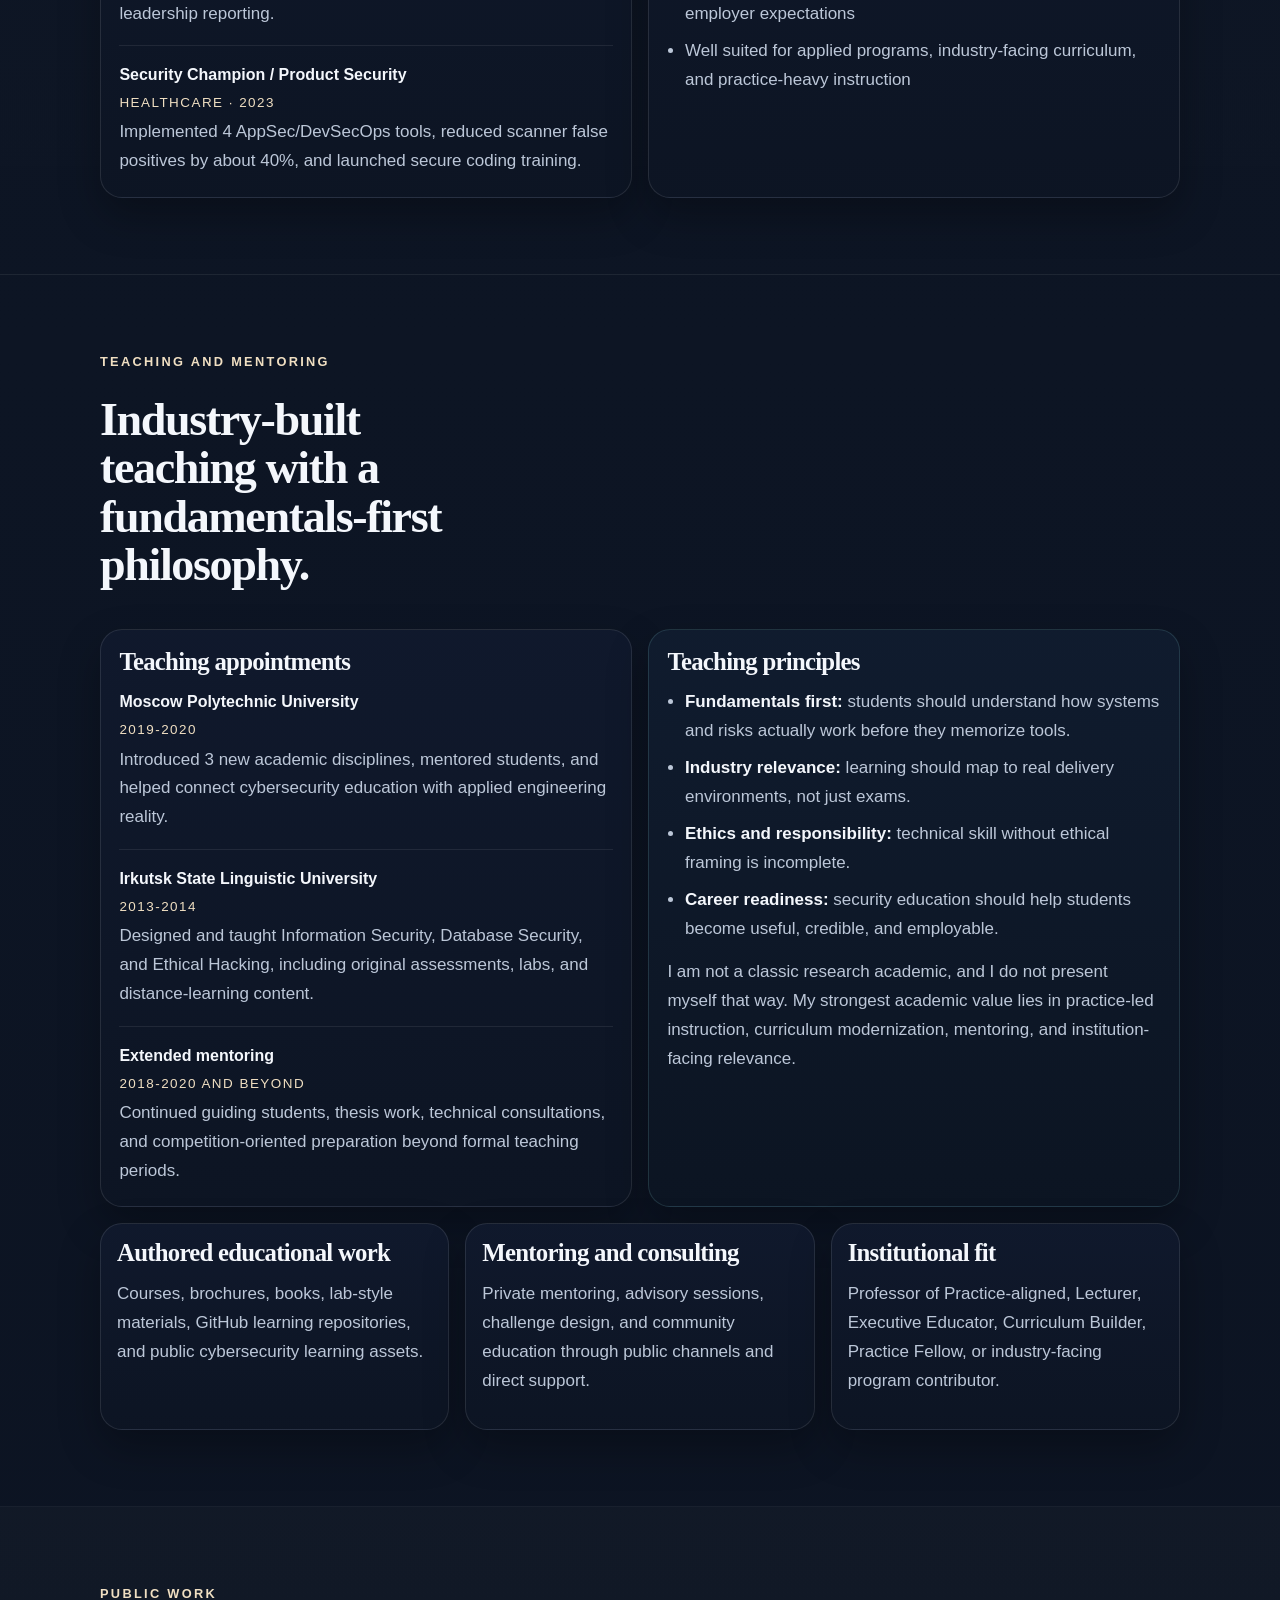
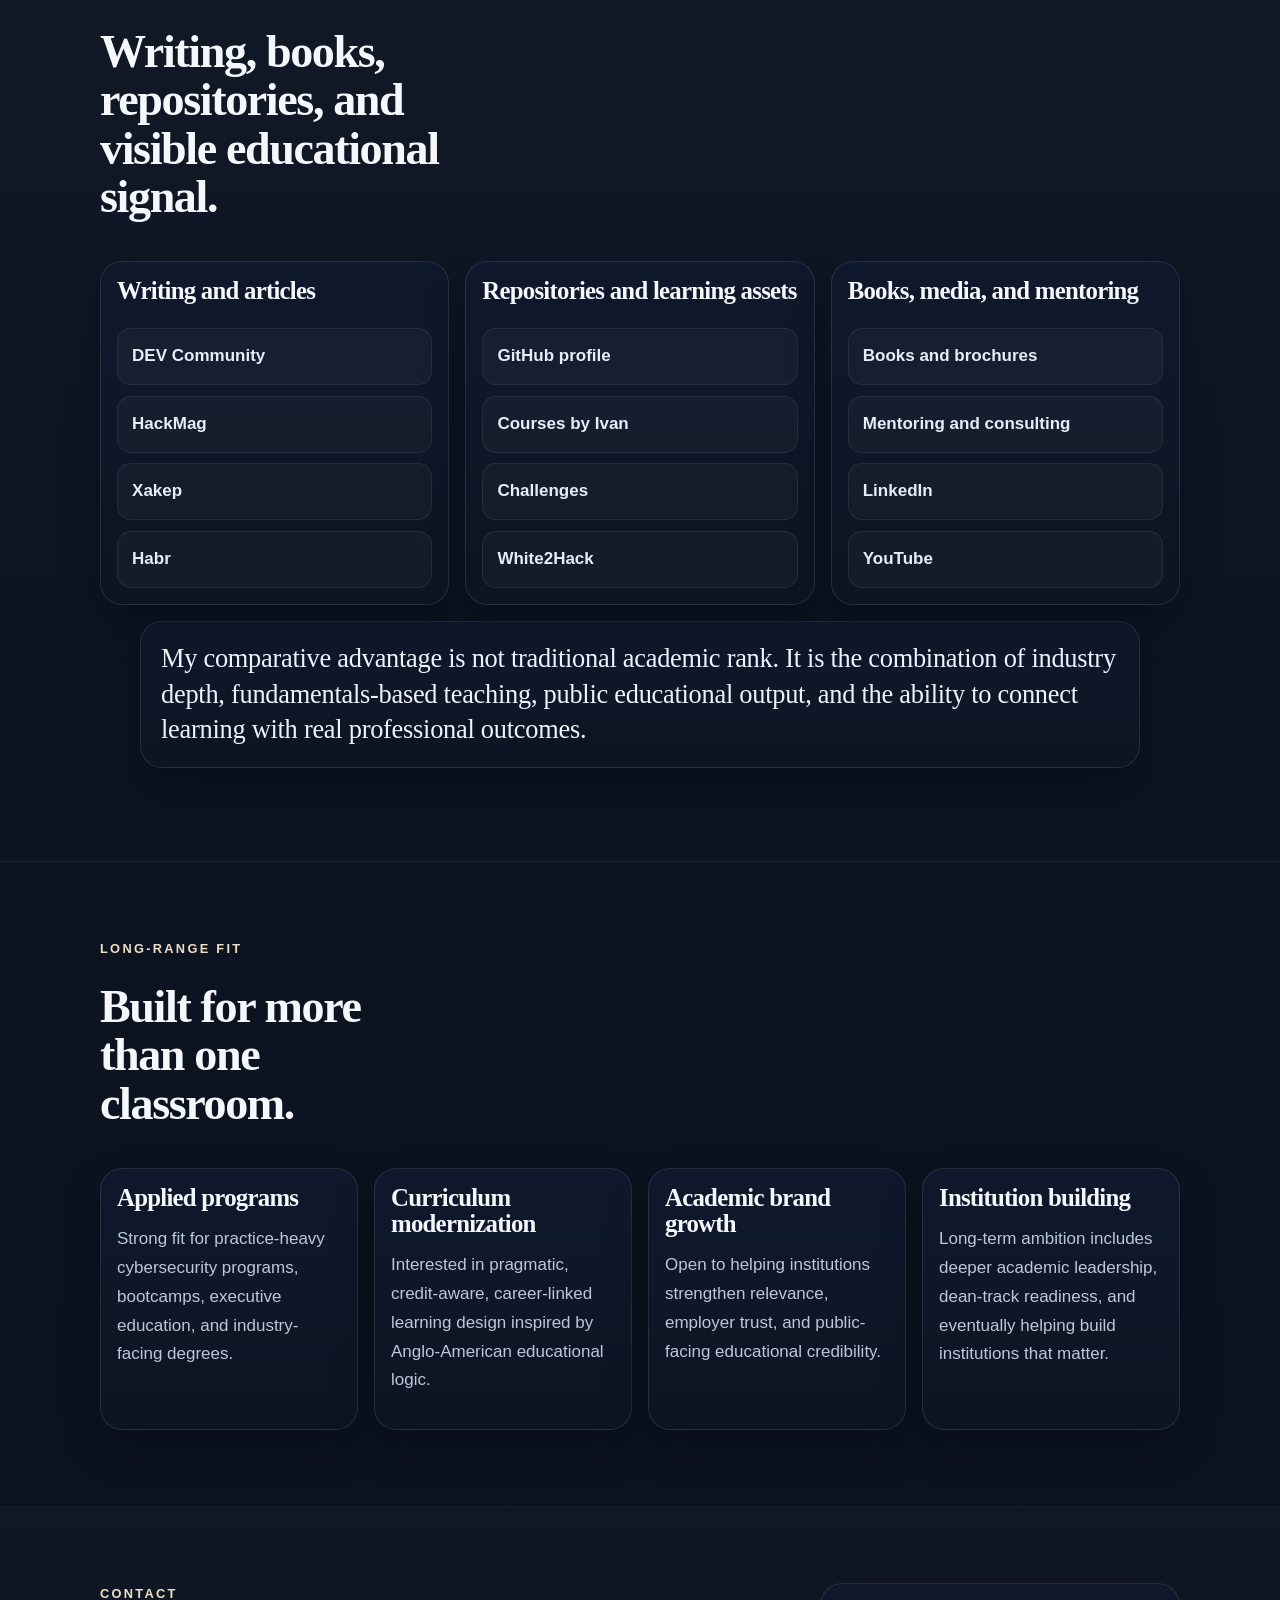
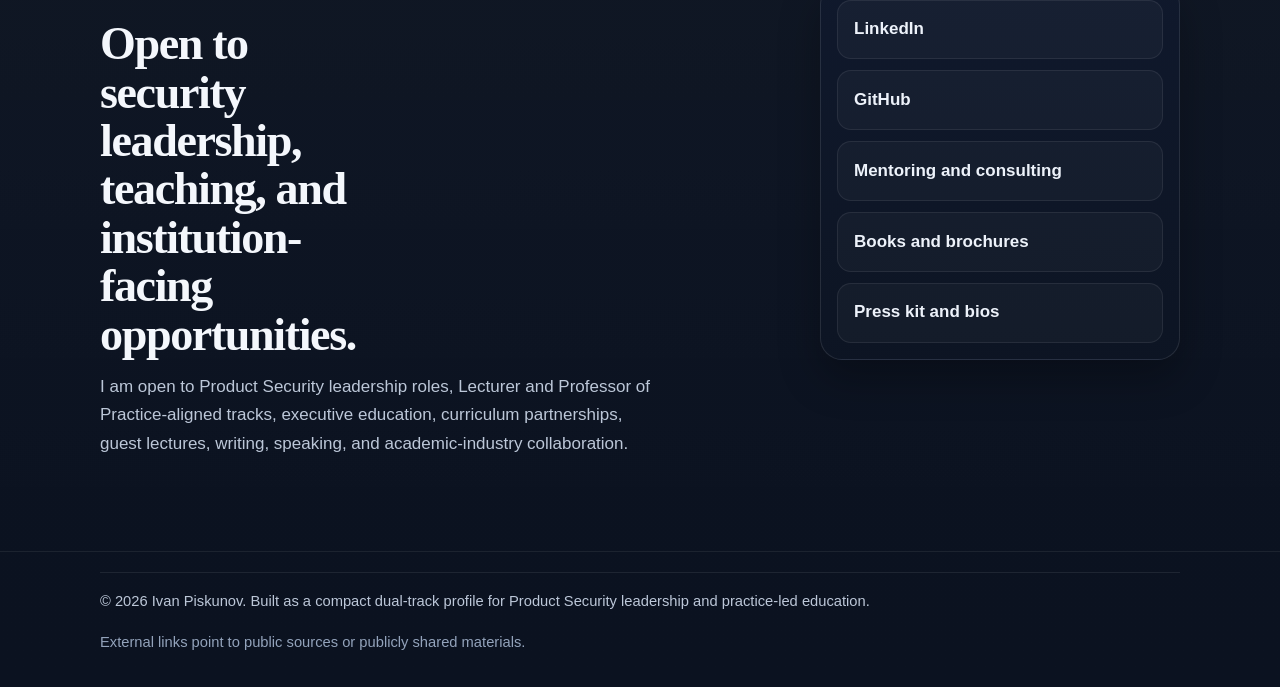
==== commit 1e7abf7d: "Update index.html" ====
--- a/index.html
+++ b/index.html
@@ -4,7 +4,7 @@
   <meta charset="UTF-8" />
   <meta name="viewport" content="width=device-width, initial-scale=1.0" />
   <title>Ivan Piskunov | Product Security Leader & Practice-Led Educator</title>
-  <meta name="description" content="Compact dual-track profile of Ivan Piskunov: Product Security leader, practice-led educator, author, speaker, and mentor." />
+  <meta name="description" content="Compact profile of Ivan Piskunov: Product Security leader, practice-led educator, author, speaker, and mentor." />
   <meta name="theme-color" content="#0d1422" />
   <link rel="stylesheet" href="styles.css" />
 </head>
@@ -15,7 +15,7 @@
         <span class="brand-mark">IP</span>
         <span class="brand-copy">
           <strong>Ivan Piskunov</strong>
-          <small>Dual-Track Profile v2</small>
+          <small>Profile v2</small>
         </span>
       </a>
       <button class="menu-toggle" aria-label="Toggle menu" aria-expanded="false">☰</button>
@@ -60,11 +60,11 @@
         <aside class="hero-aside">
           <div class="portrait-card">
             <div class="portrait-frame">
-              <img src="assets/headshot-placeholder.svg" alt="Official headshot placeholder for Ivan Piskunov" />
+              <img src="assets/headshot-placeholder.svg" alt="Official Ivan Piskunov" />
             </div>
             <div class="portrait-text">
               <strong>Headshot placeholder</strong>
-              <small>Replace with an official portrait for university, media, and speaker applications.</small>
+              <small>Version 2</small>
             </div>
           </div>
 
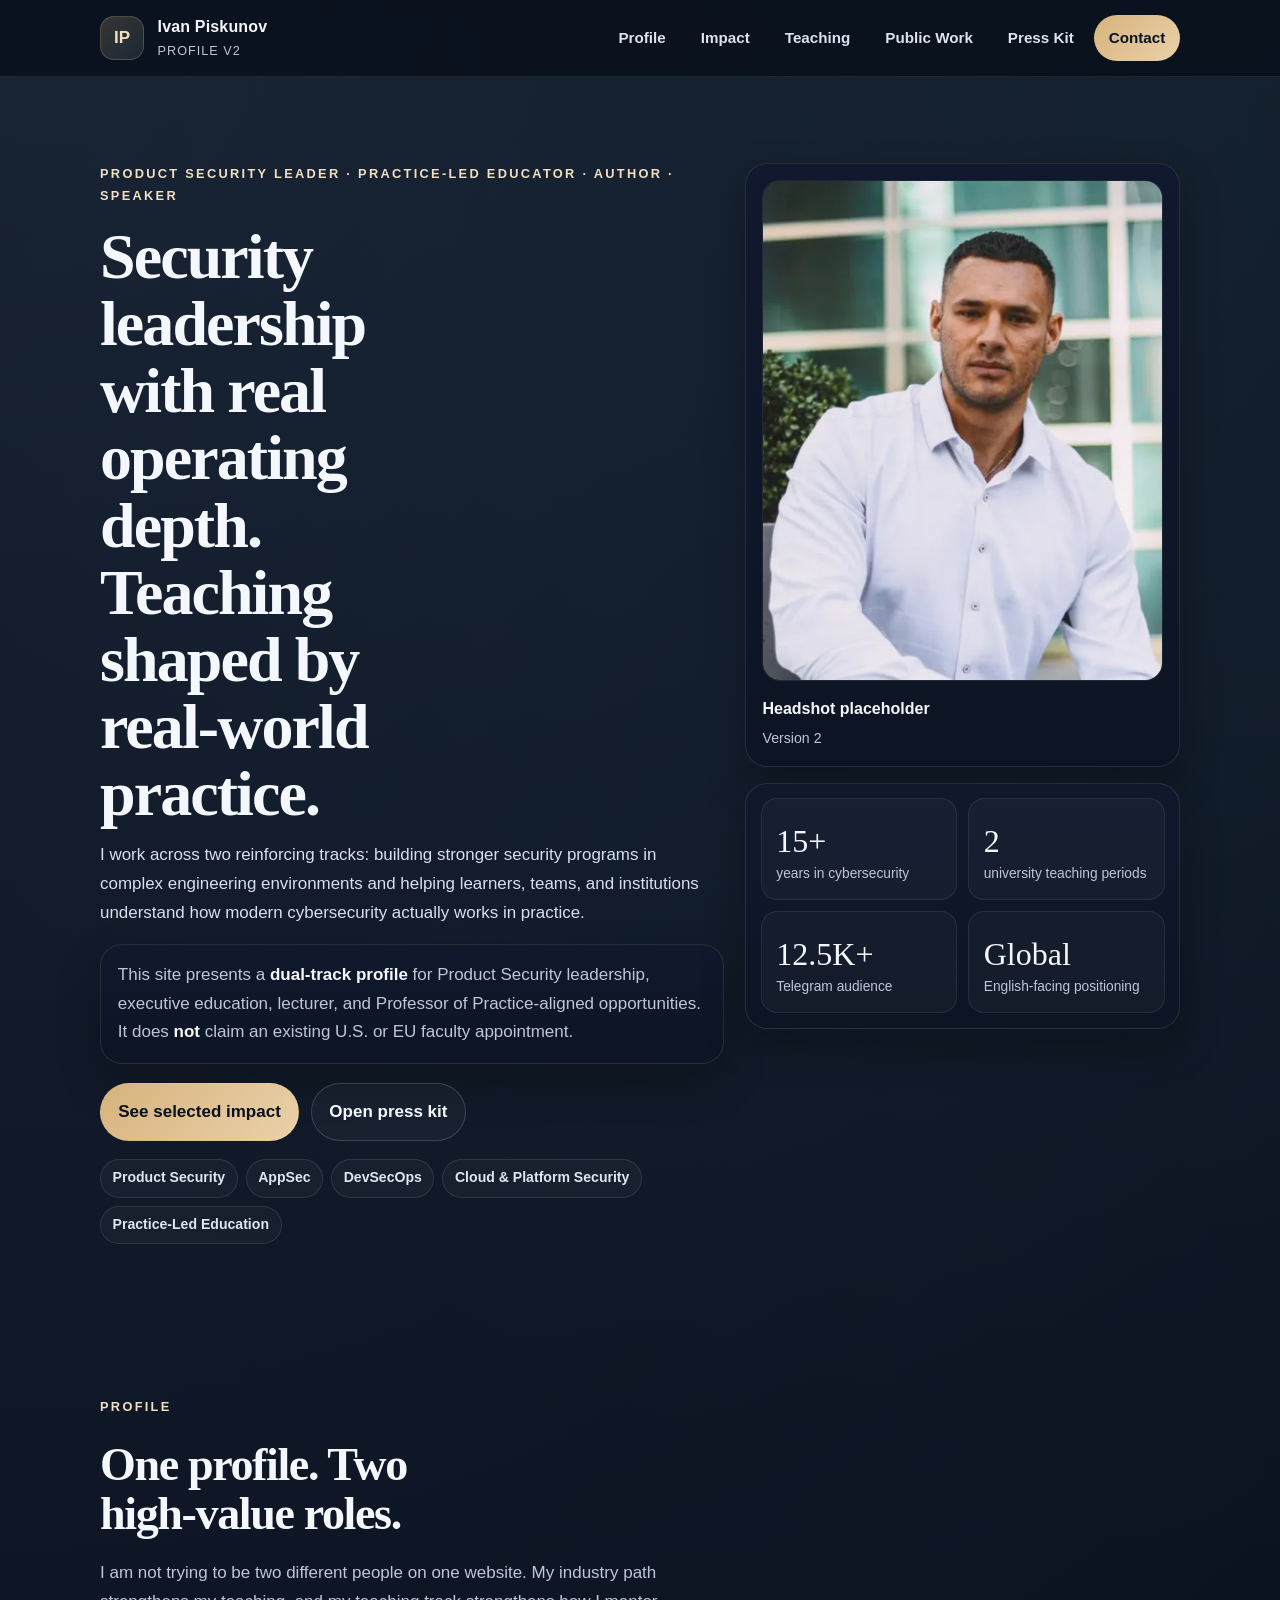
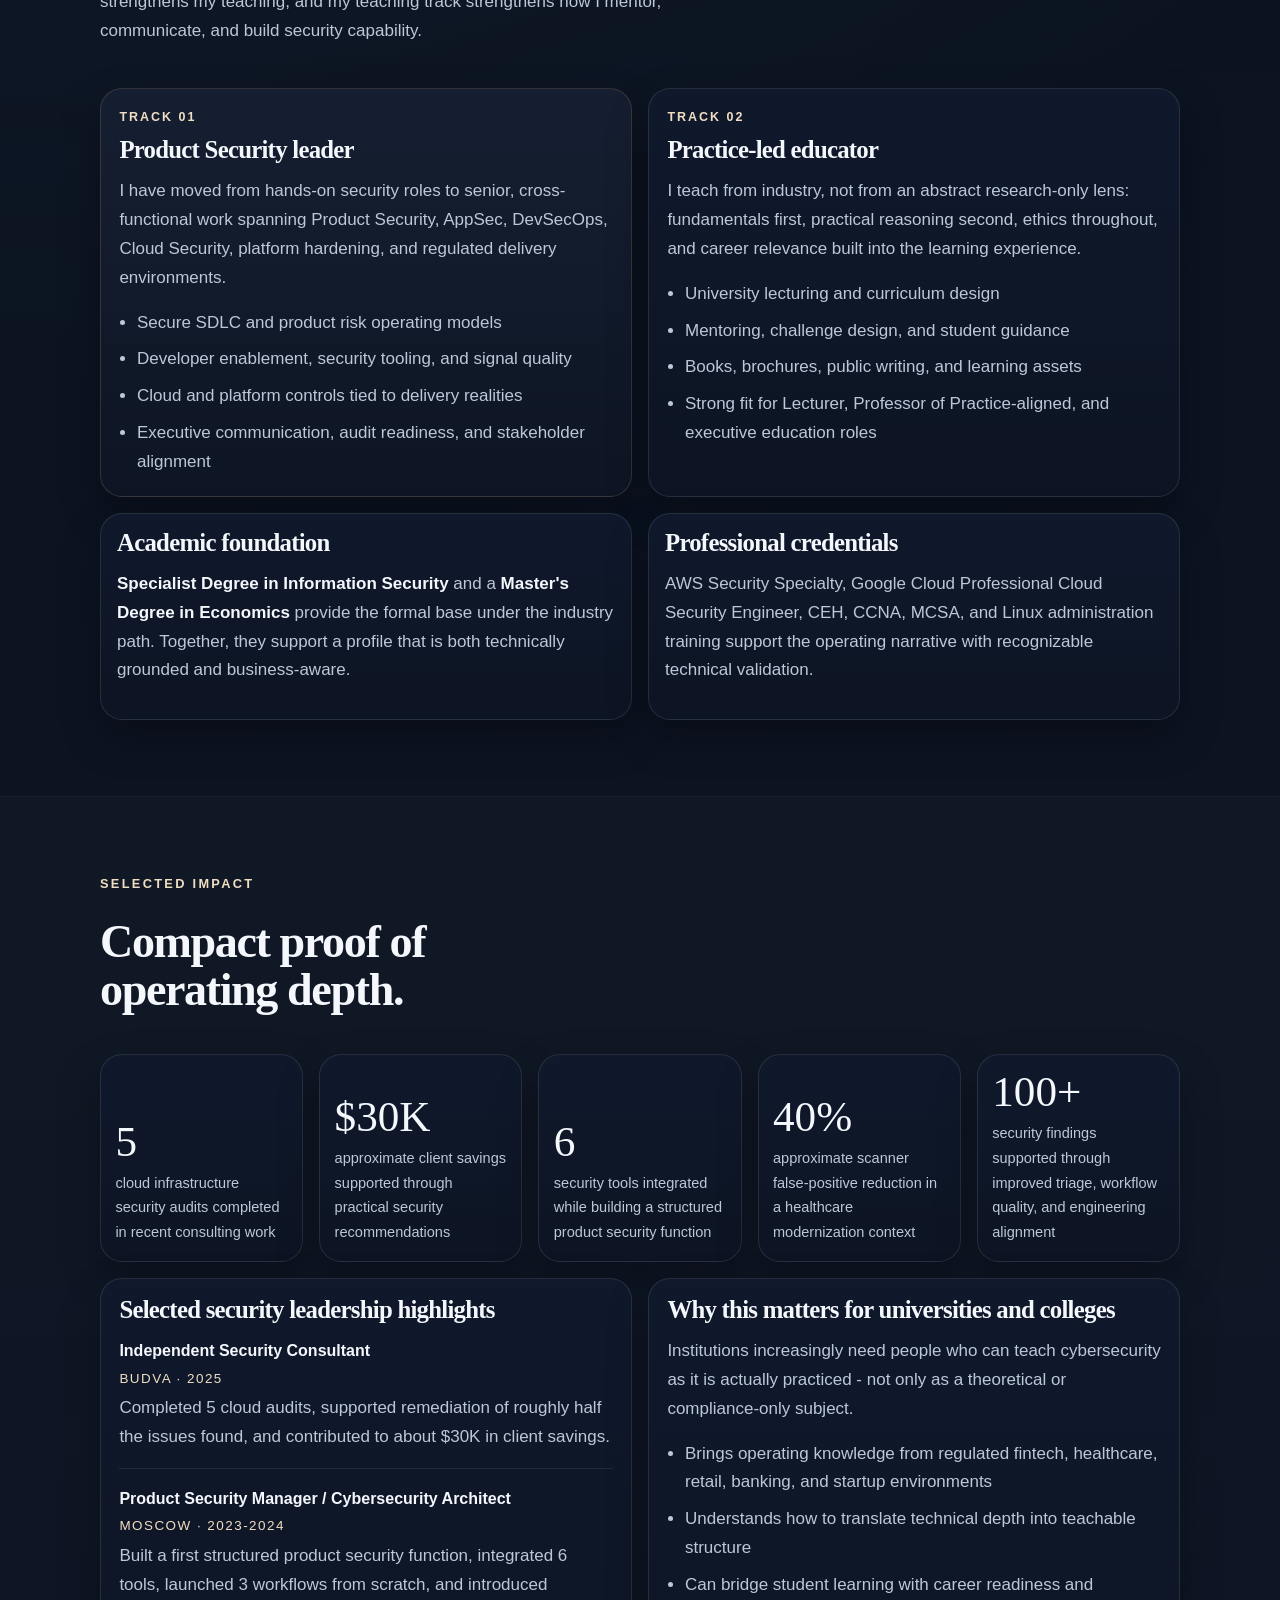
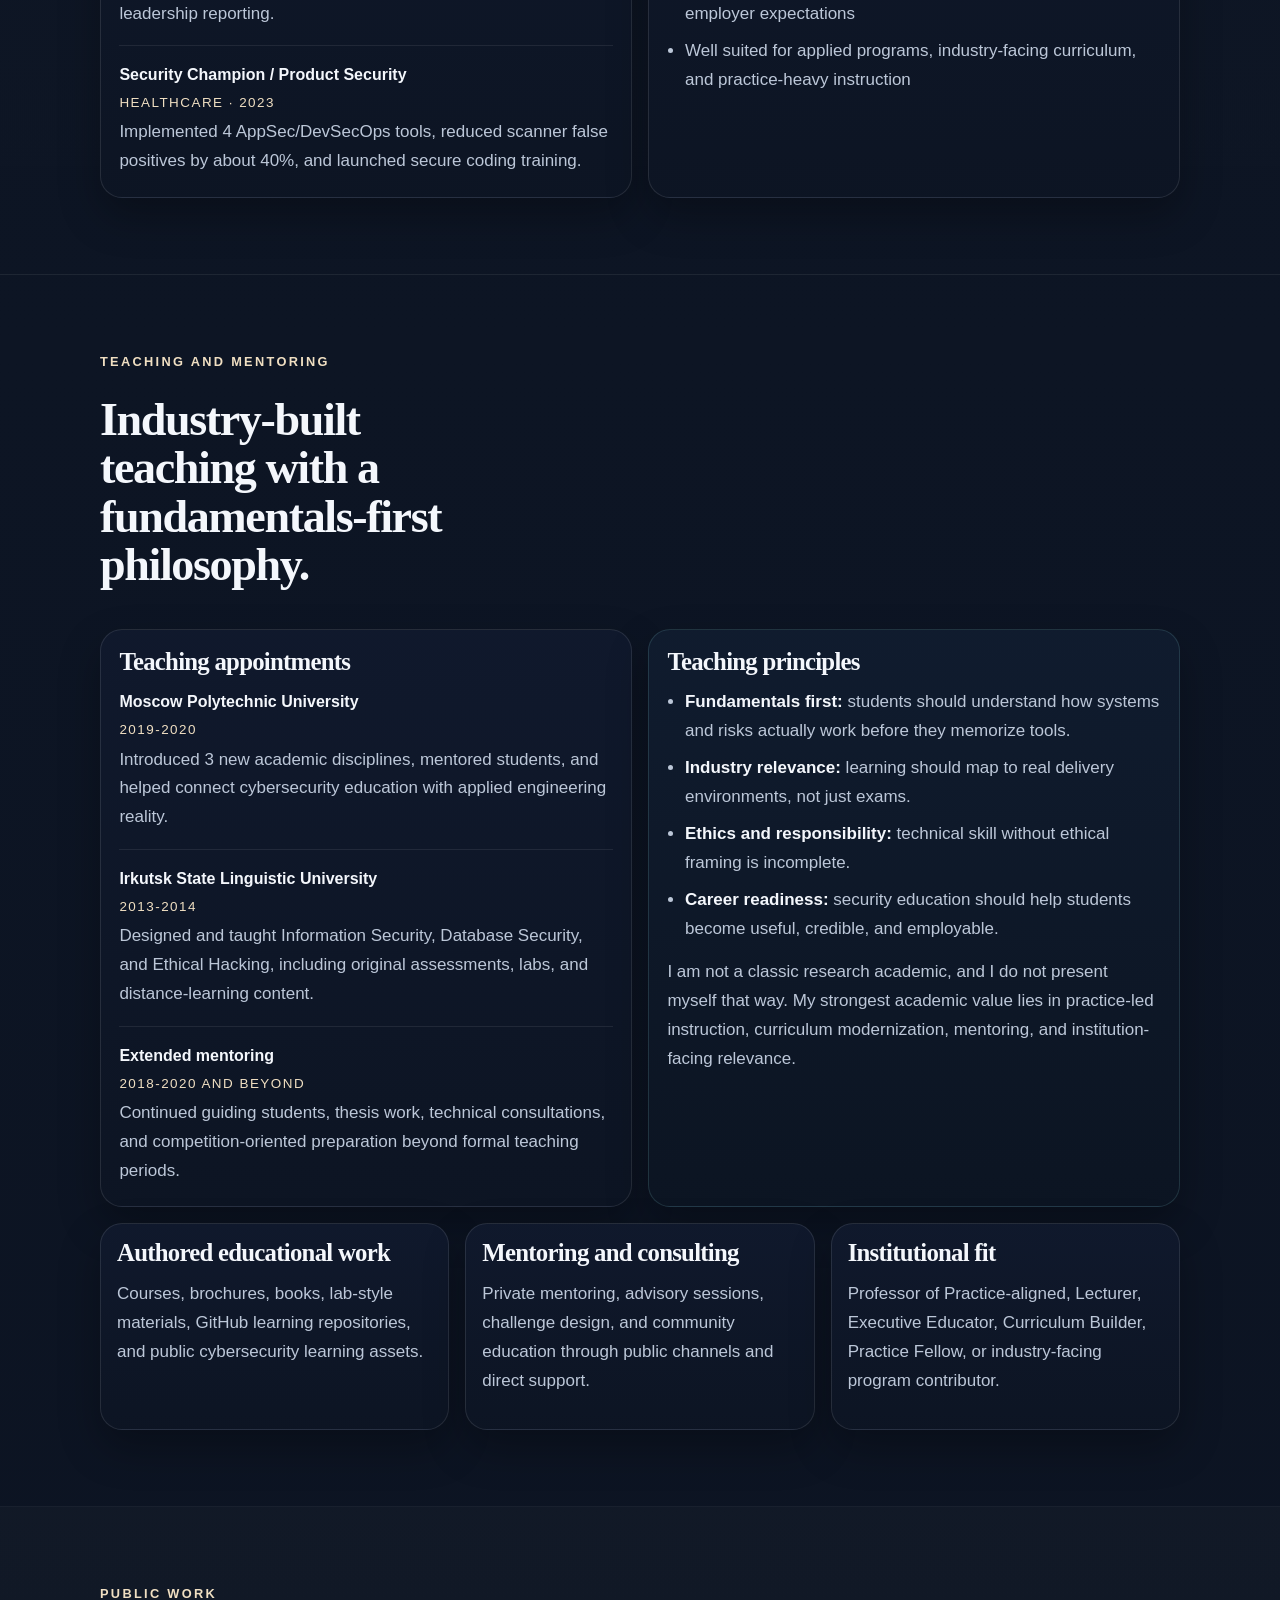
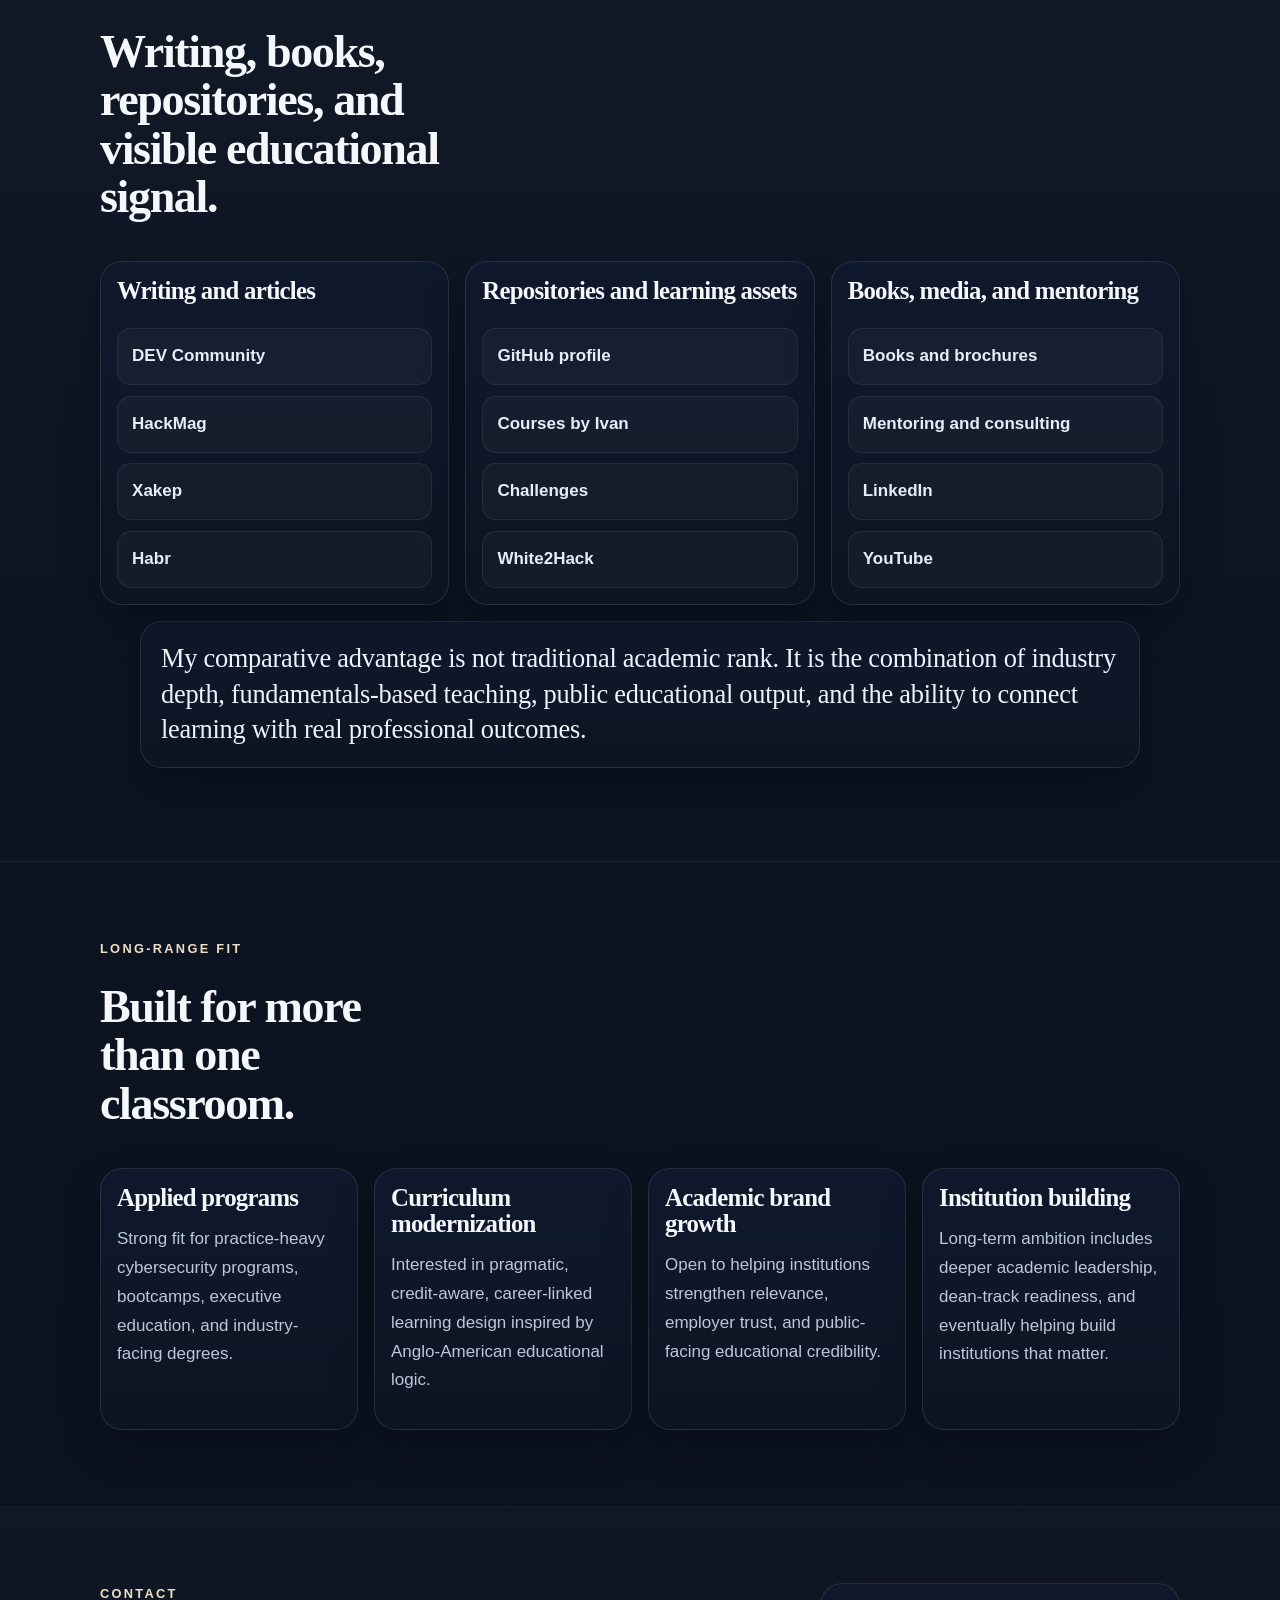
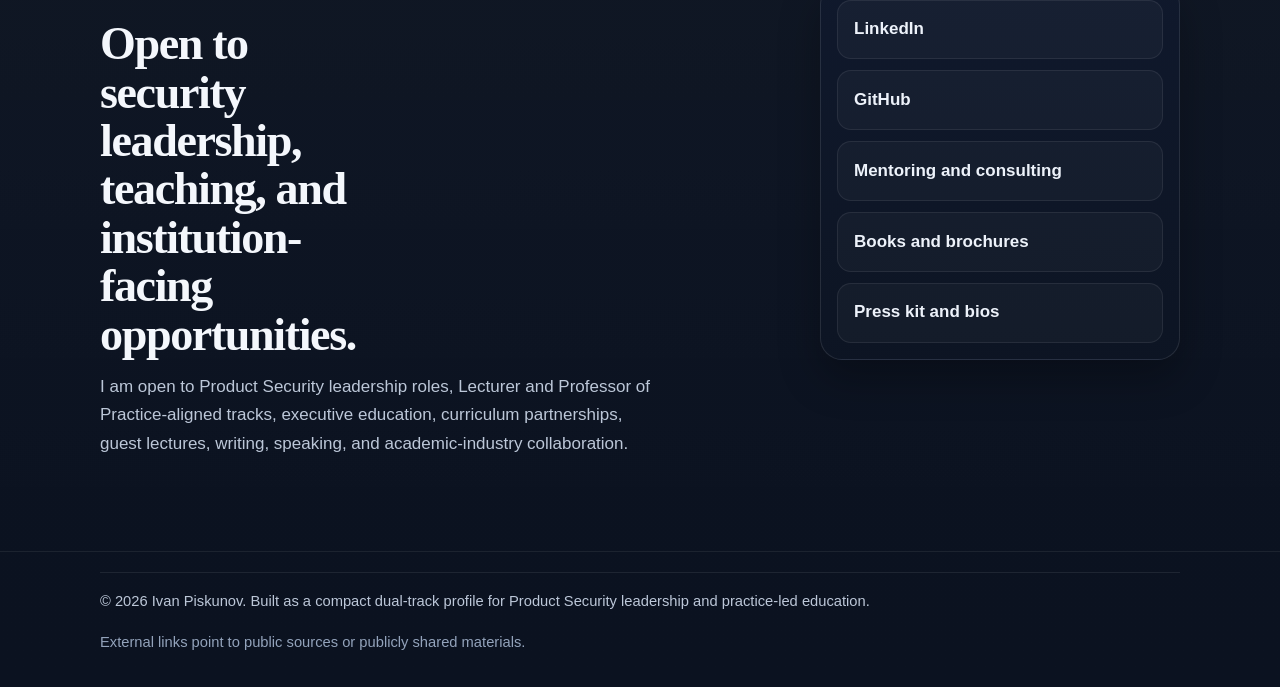
==== commit cb363558: "Update index.html" ====
--- a/index.html
+++ b/index.html
@@ -60,7 +60,7 @@
         <aside class="hero-aside">
           <div class="portrait-card">
             <div class="portrait-frame">
-              <img src="assets/headshot-placeholder.svg" alt="Official Ivan Piskunov" />
+              <img src="assets/headshot-placeholder.jpg" alt="Official Ivan Piskunov" />
             </div>
             <div class="portrait-text">
               <strong>Headshot placeholder</strong>
